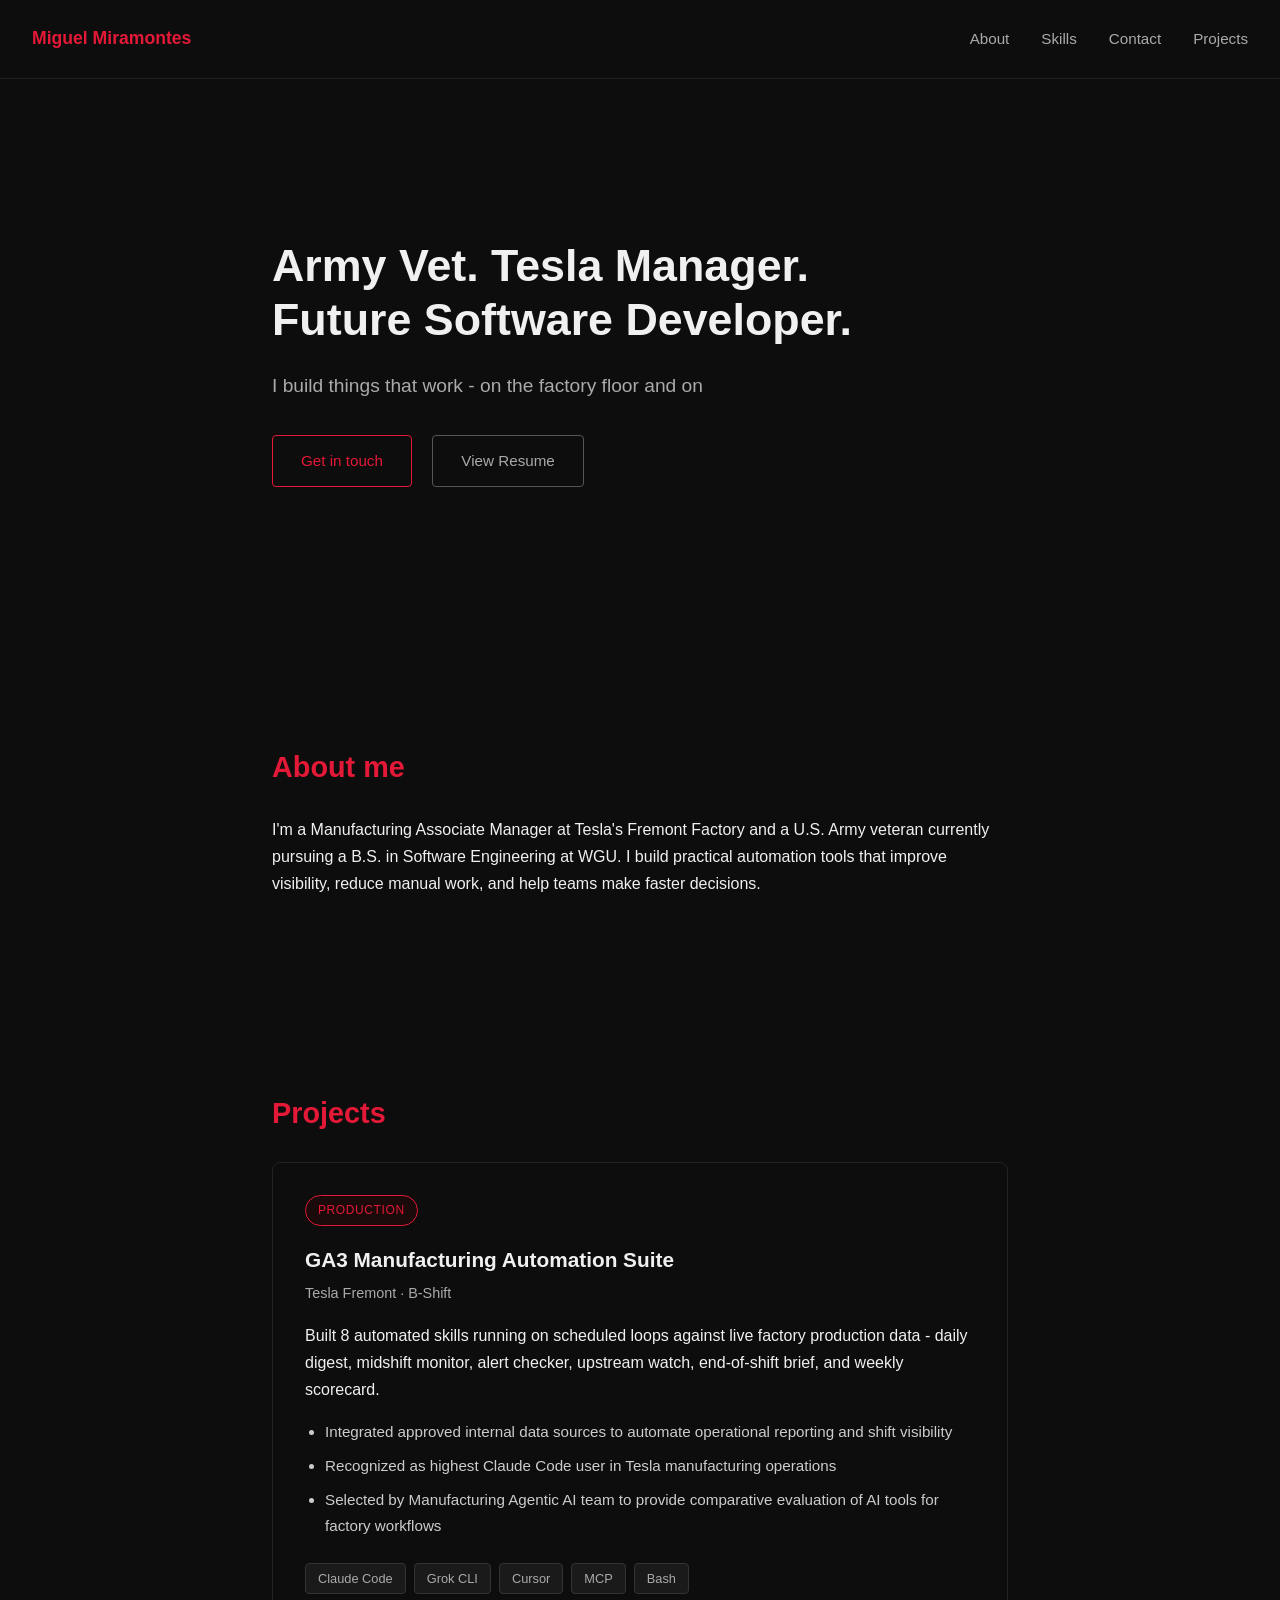
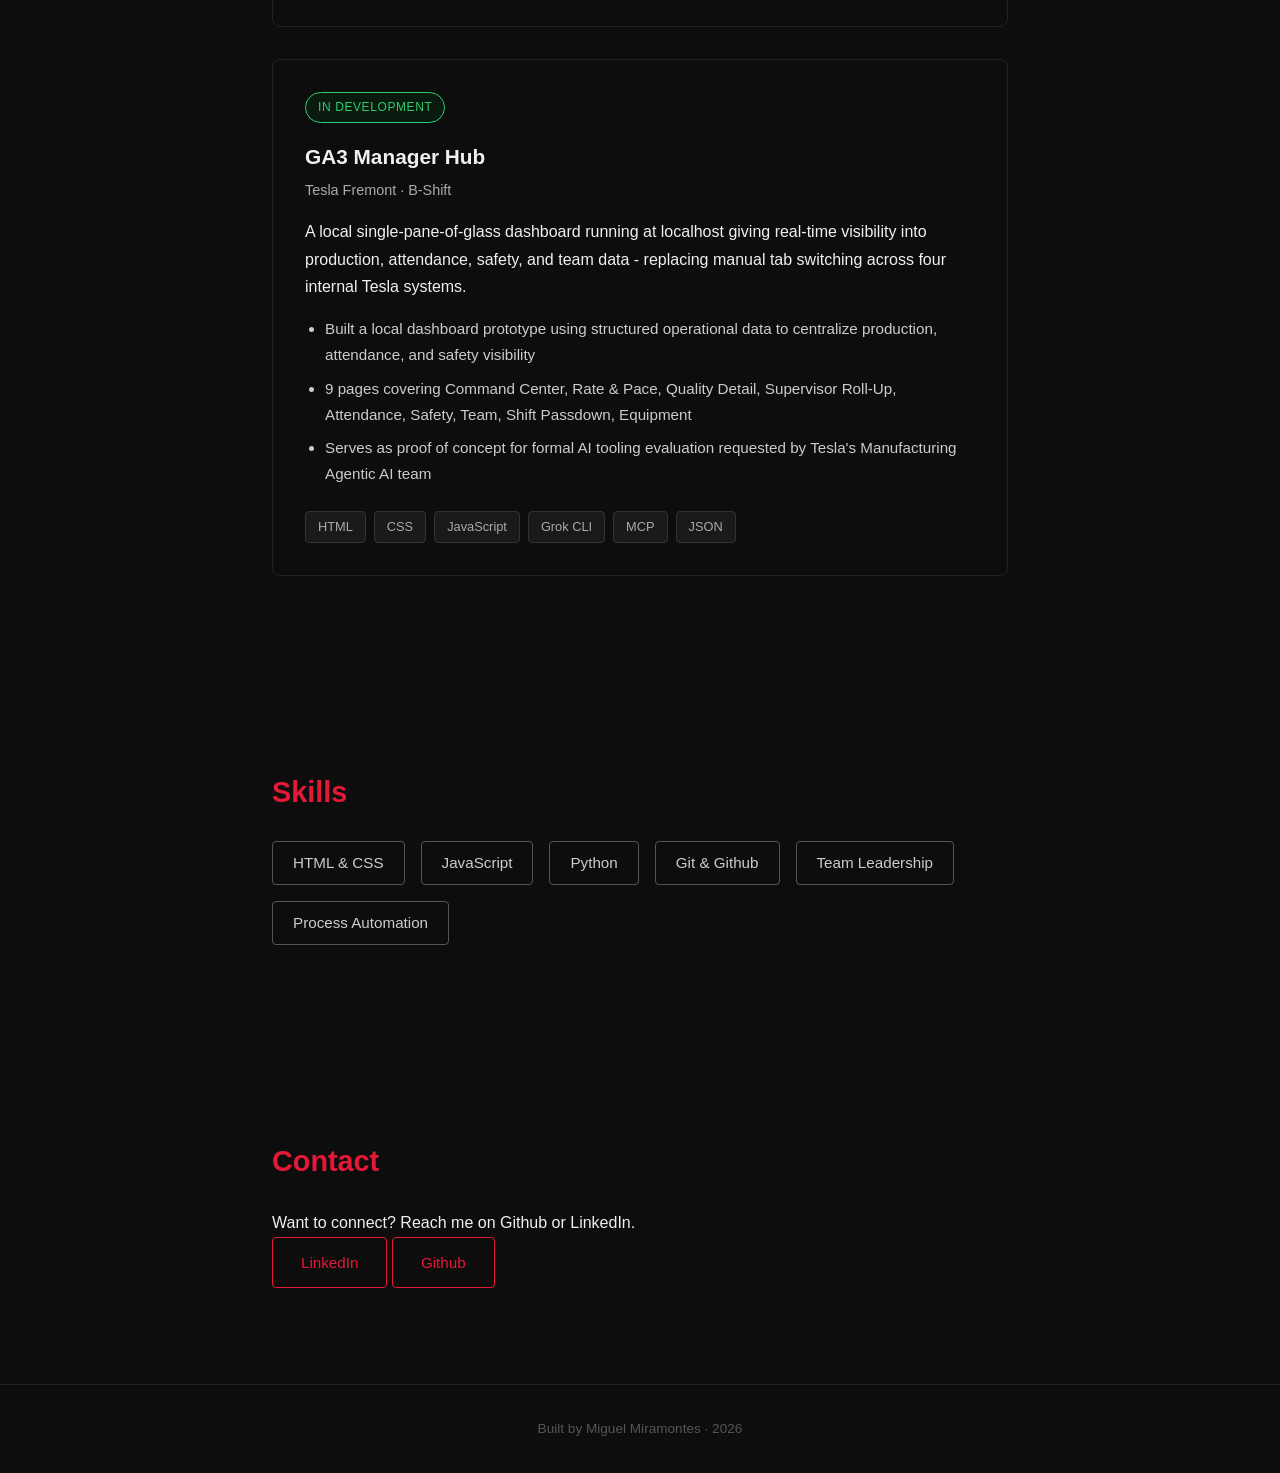
==== index.html @ de857ca8 "Added resume and resume button, minor edits on style.css" ====
<!DOCTYPE html>
<html lang="en">
 <head>
    <meta charset="utf-8">
    <meta name="viewport" content="width=device-width, initial-scale=1.0">
    <title>Miguel Miramontes - Portfolio</title>
    <link rel="stylesheet" href="style.css" />
 </head>
 <body>

    <header>
        <nav>
            <span class="logo">Miguel Miramontes</span>
            <ul>
                <li><a href="#about">About</a></li>
                <li><a href="#skills">Skills</a></li>
                <li><a href="#contact">Contact</a></li>
                <li><a href="#projects">Projects</a></li>
            </ul>
        </nav>
    </header>

    <section id="hero">
        <h1>Army Vet. Tesla Manager. <br>Future Software Developer.</h1>
        <p>I build things that work - on the factory floor and on the screen.</p>
        <a href="#contact" class="btn">Get in touch</a>
        <a href="resume.pdf" class="btn btn-secondary" target="_blank">View Resume</a>
    </section>

    <section id="about">
        <h2>About me</h2>
        <p>
            I'm a Manufacturing Associate Manager at Tesla's Fremont Factory and a U.S. Army veteran currently pursuing a B.S. in Software Engineering at WGU. I build practical automation tools that improve visibility, reduce manual work, and help teams make faster decisions.
        </p>
    </section>

    <section id="projects">
        <h2>Projects</h2>
        <div class="projects-grid">

            <div class="project-card">
                <div class="project-header">
                    <span class="project-tag">Production</span>
                </div>
                <h3>GA3 Manufacturing Automation Suite</h3>
                <p class="project-company">Tesla Fremont · B-Shift</p>
                <p>Built 8 automated skills running on scheduled loops against live factory production data - daily digest, midshift monitor, alert checker, upstream watch, end-of-shift brief, and weekly scorecard.</p>
                <ul class="project-details">
                    <li>Integrated approved internal data sources to automate operational reporting and shift visibility</li>
                    <li>Recognized as highest Claude Code user in Tesla manufacturing operations</li>
                    <li>Selected by Manufacturing Agentic AI team to provide comparative evaluation of AI tools for factory workflows</li>
                </ul>
                <div class="project-stack">
                    <span>Claude Code</span>
                    <span>Grok CLI</span>
                    <span>Cursor</span>
                    <span>MCP</span>
                    <span>Bash</span>
                </div>
            </div>

            <div class="project-card">
                <div class="project-header">
                    <span class="project-tag in-dev">In Development</span>
                </div>
                <h3>GA3 Manager Hub</h3>
                <p class="project-company">Tesla Fremont · B-Shift</p>
                <p>A local single-pane-of-glass dashboard running at localhost giving real-time visibility into production, attendance, safety, and team data - replacing manual tab switching across four internal Tesla systems.</p>
                <ul class="project-details">
                    <li>Built a local dashboard prototype using structured operational data to centralize production, attendance, and safety visibility</li>
                    <li>9 pages covering Command Center, Rate & Pace, Quality Detail, Supervisor Roll-Up, Attendance, Safety, Team, Shift Passdown, Equipment</li>
                    <li>Serves as proof of concept for formal AI tooling evaluation requested by Tesla's Manufacturing Agentic AI team</li>
                </ul>
                <div class="project-stack">
                    <span>HTML</span>
                    <span>CSS</span>
                    <span>JavaScript</span>
                    <span>Grok CLI</span>
                    <span>MCP</span>
                    <span>JSON</span>
                </div>

            </div>

        </div>
    </section>

    <section id="skills">
        <h2>Skills</h2>
        <ul class="skills-list">
            <li>HTML &amp; CSS</li>
            <li>JavaScript</li>
            <li>Python</li>
            <li>Git &amp; Github</li>
            <li>Team Leadership</li>
            <li>Process Automation</li>
        </ul>
    </section>

    <section id="contact">
        <h2>Contact</h2>
        <p>Want to connect? Reach me on Github or LinkedIn.</p>
        <a href="https://linkedin.com/in/miguel-miramontes-366155194" class="btn">LinkedIn</a>
        <a href="https://github.com/mmira11" class="btn">Github</a>
    </section>

    <footer>
        <p>Built by Miguel Miramontes · 2026</p>
    </footer>

    <script src="script.js"></script>
 </body>
</html>
---- style.css ----
/* -- Reset & Base -- */
* {
    margin: 0;
    padding: 0;
    box-sizing: border-box;
}

body {
    font-family: 'Segoe UI', sans-serif;
    background-color: #0d0d0d;
    color: #f0f0f0;
    line-height: 1.7;
}

a {
    color: inherit;
    text-decoration: none;
}

/* -- Nav -- */
nav {
    display: flex;
    justify-content: space-between;
    align-items: center;
    padding: 1.5rem 2rem;
    position: sticky;
    top: 0;
    background-color: #0d0d0d;
    border-bottom: 1px solid #222;
    z-index: 100;
}

.logo {
    font-weight: 700;
    font-size: 1.1rem;
    color: #e31937;
}

nav ul {
    list-style: none;
    display: flex;
    gap: 2rem;
}

nav ul a {
    font-size: 0.95rem;
    color: #aaa;
    transition: color 0.2s;
}

nav ul a:hover {
    color: #f0f0f0;
}

/* -- Section -- */
section {
    max-width: 800px;
    margin: 0 auto;
    padding: 6rem 2rem;
}

/* -- Hero -- */
#hero {
    padding-top: 10rem;
    padding-bottom: 10rem;
}

#hero h1 {
    font-size: 2.8rem;
    line-height: 1.2;
    margin-bottom: 1.5rem;
}

#hero p {
    font-size: 1.2rem;
    color: #aaa;
    margin-bottom: 2rem;
}

/* -- Headings -- */
h2 {
    font-size: 1.8rem;
    margin-bottom: 1.5rem;
    color: #e31937;
}

/* -- Button -- */
.btn {
    display: inline-block;
    padding: 0.75rem 1.75rem;
    border: 1px solid #e31937;
    color: #e31937;
    border-radius: 4px;
    font-size: 0.95rem;
    transition: background-color 0.2s, color 0.2s;
}

.btn:hover {
    background-color: #e31937;
    color: #fff;
}

/* -- Footer -- */
footer {
    text-align: center;
    padding: 2rem;
    font-size: 0.85rem;
    color: #555;
    border-top: 1px solid #222;
}

/* -- Fade in on scroll -- */
section {
    opacity: 0;
    transform: translateY(20px);
    transition: opacity 0.6s ease, transform 0.6s ease;
}

section.visible {
    opacity: 1;
    transform: translateY(0);
}

/* -- Skills -- */
#skills ul {
    list-style: none !important;
    display: flex;
    flex-wrap: wrap;
    gap: 1rem;
    padding: 0;
}

#skills ul li {
    list-style: none !important;
    padding: 0.5rem 1.25rem;
    border: 1px solid #555;
    border-radius: 4px;
    font-size: 0.95rem;
    color: #ccc;
}

/* -- Projects -- */
.projects-grid {
    display: grid;
    grid-template-columns: 1fr;
    gap: 2rem;
}

.project-card {
    border: 1px solid #222;
    border-radius: 8px;
    padding: 2rem;
    transition: border-color 0.2s;
}

.project-card:hover {
    border-color: #e31937;
}

.project-header {
    margin-bottom: 1rem;
}

.project-tag {
    font-size: 0.75rem;
    padding: 0.25rem 0.75rem;
    border-radius: 20px;
    background-color: #1a0a0a;
    color: #e31937;
    border: 1px solid #e31937;
    text-transform: uppercase;
    letter-spacing: 0.05em;
    display: inline-block;
}

.project-card h3 {
    font-size: 1.3rem;
    font-weight: 600;
    margin-bottom: 0.25rem;
    color: #f0f0f0;
}

.project-company {
    font-size: 0.9rem;
    color: #aaa;
    margin-bottom: 1rem;
}

.project-details {
    margin: 1rem 0;
    padding-left: 1.25rem;
}

.project-details li {
    font-size: 0.95rem;
    color: #ccc;
    margin-bottom: 0.5rem;
}

.project-stack {
    display: flex;
    flex-wrap: wrap;
    gap: 0.5rem;
    margin-top: 1.5rem;
}

.project-stack span {
    font-size: 0.8rem;
    padding: 0.25rem 0.75rem;
    border-radius: 4px;
    background-color: #1a1a1a;
    color: #aaa;
    border: 1px solid #333;
    display: inline-block;
}

.project-tag.in-dev {
    background-color: #0a1a0f !important;
    color: #2ecc71 !important;
    border: 1px solid #2ecc71 !important;
}

/* -- Mobile -- */
@media (max-width: 600px) {
    nav {
        flex-direction: column;
        gap: 1rem;
        padding: 1rem;
    }

    nav ul {
        gap: 1rem;
        flex-wrap: wrap;
        justify-content: center;
    }

    #hero {
        padding-top: 6rem;
        padding-bottom: 6rem;
    }

    #hero h1 {
        font-size: 2rem;
    }

    section {
        padding: 1.25rem;
    }

    .btn {
        display: block;
        text-align: center;
        margin-bottom: 0.75rem;
    }
}

/* -- Secondary button -- */
.btn-secondary {
    border-color: #555;
    color: #aaa;
    margin-left: 1rem;
}

.btn-secondary:hover {
    background-color: #555;
    color: #fff;
}
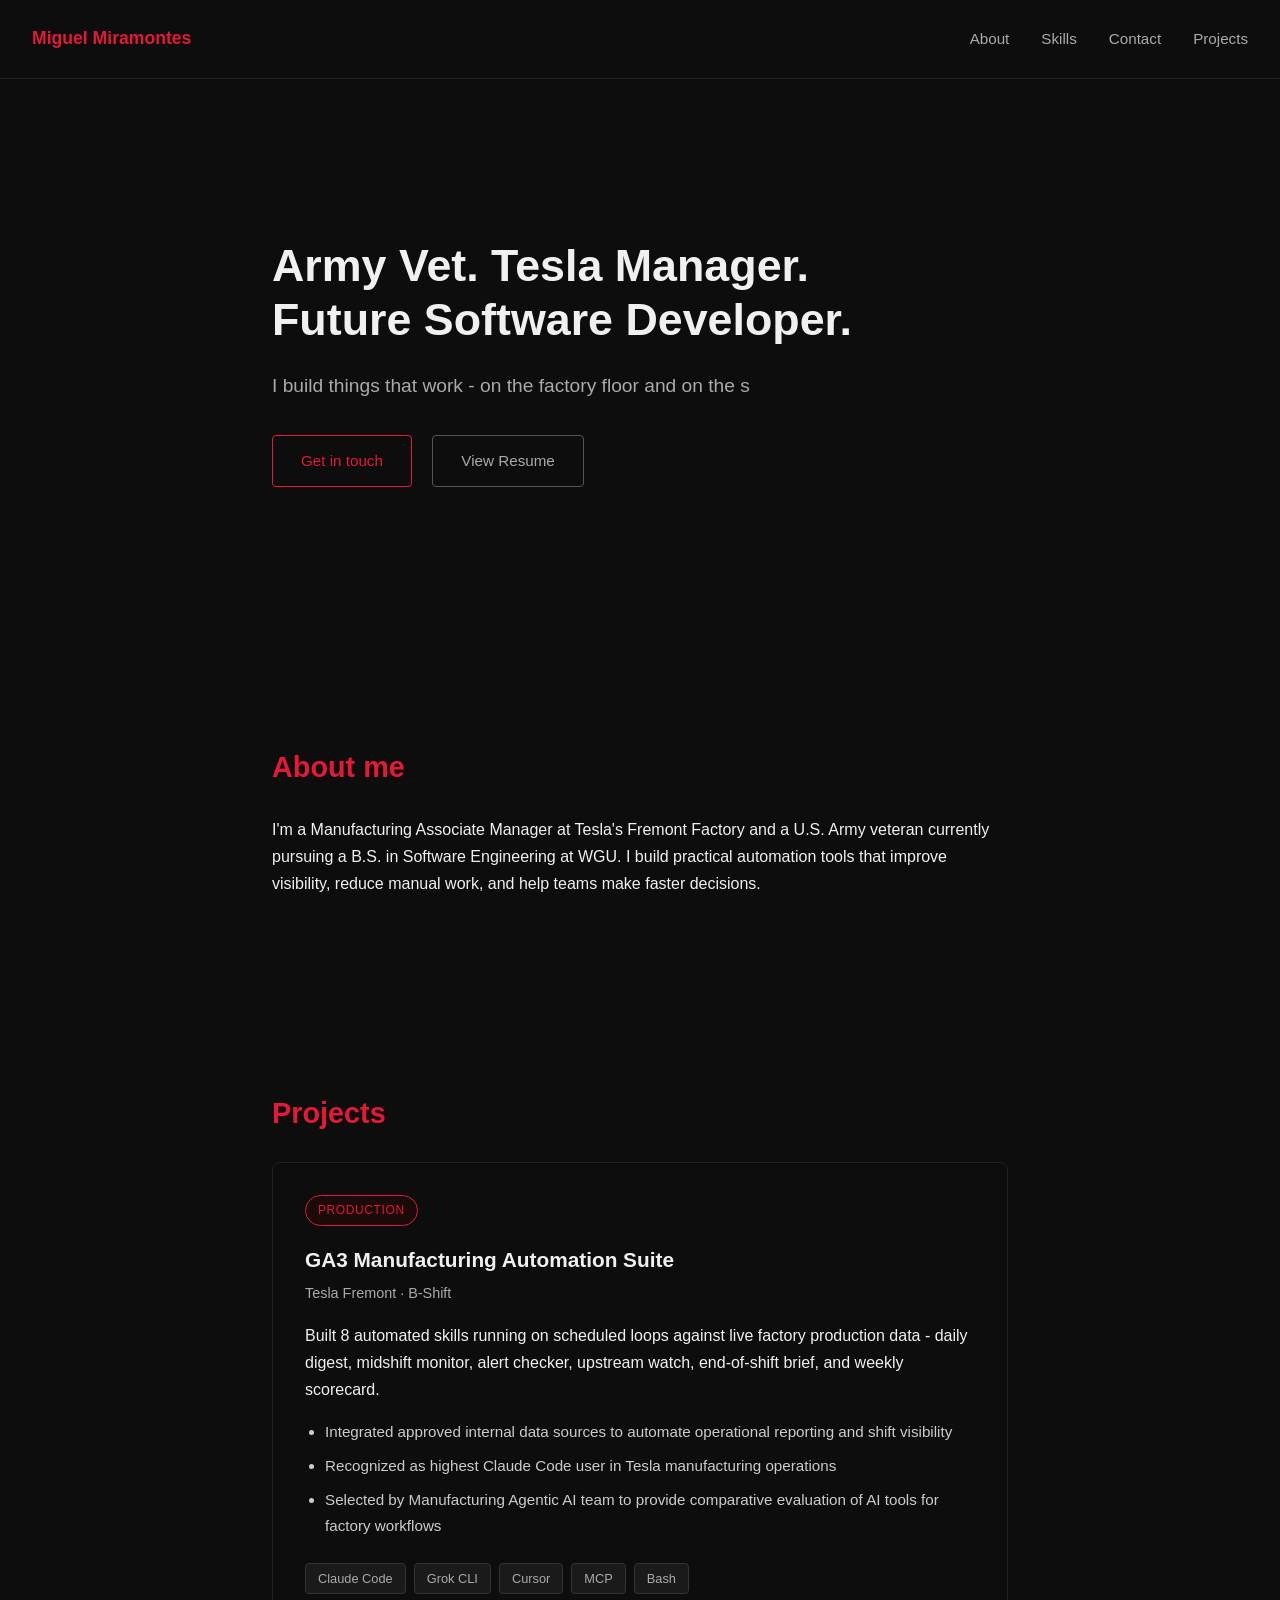
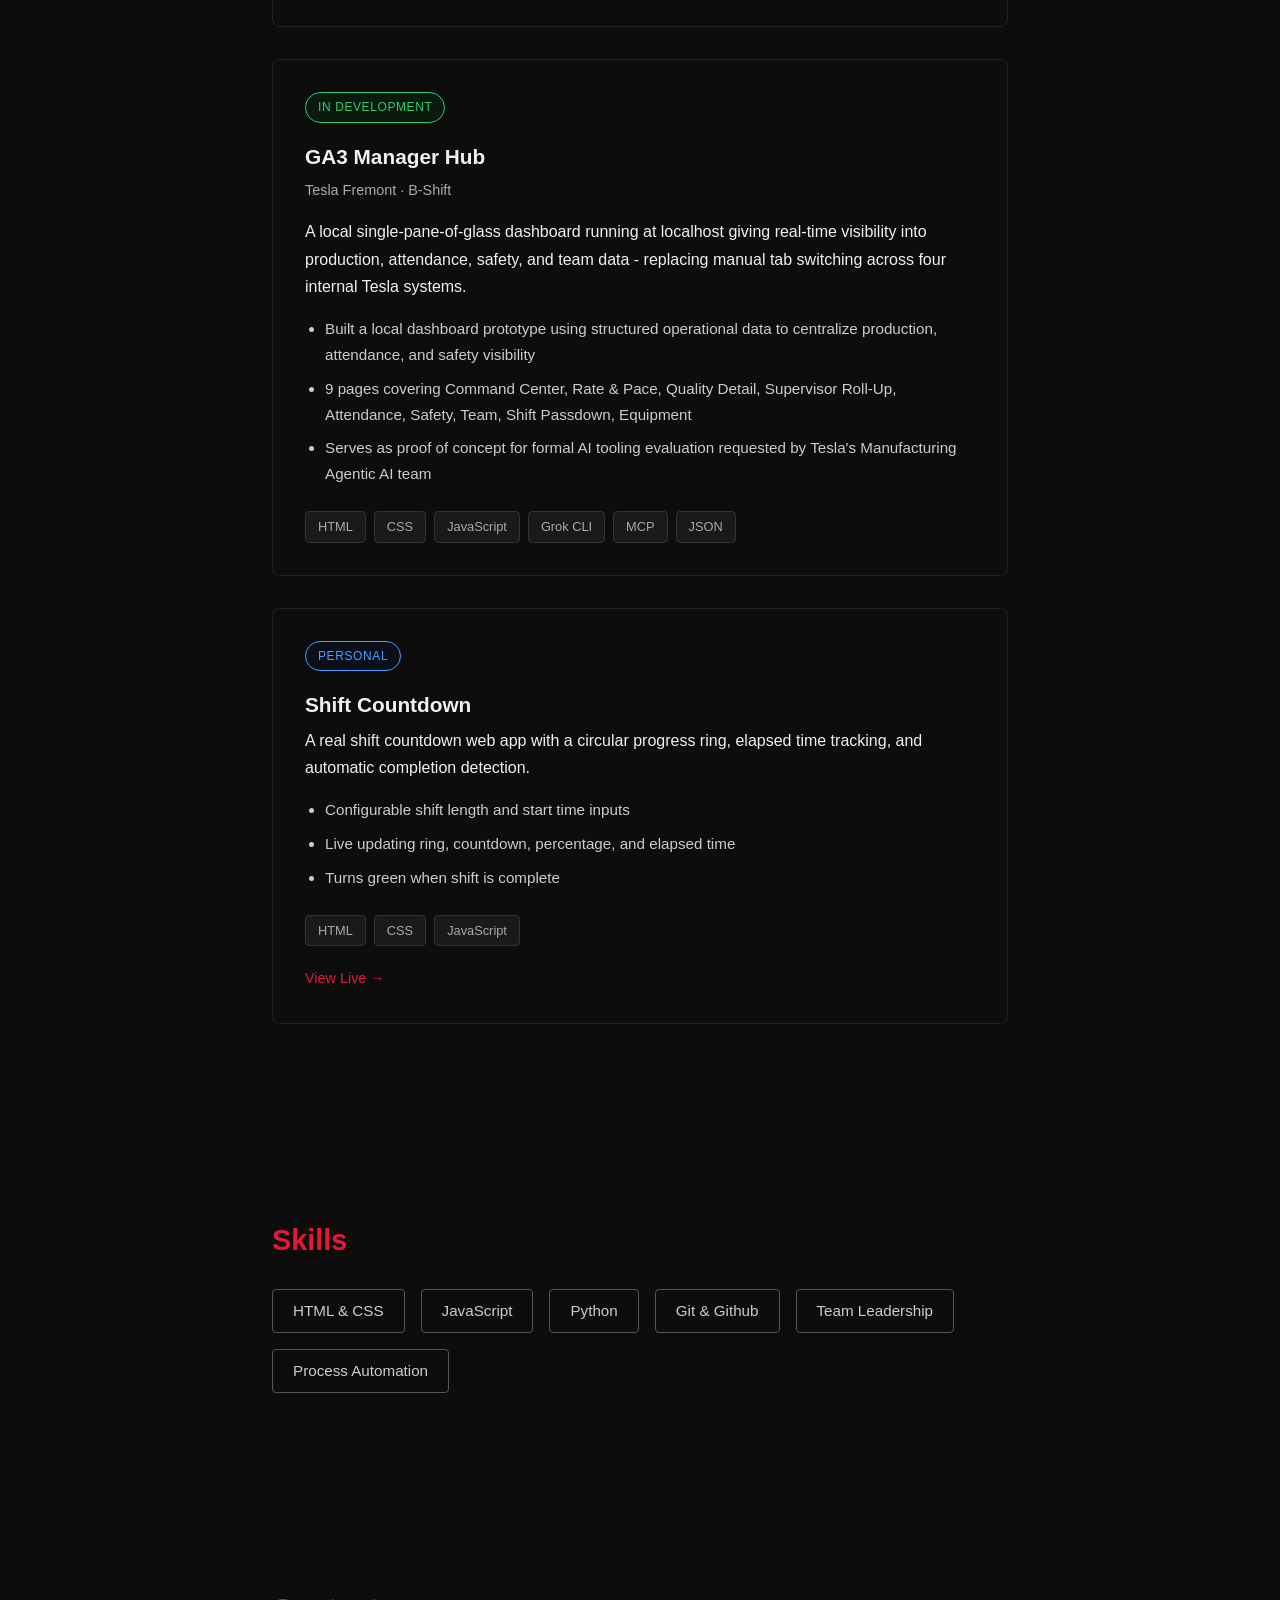
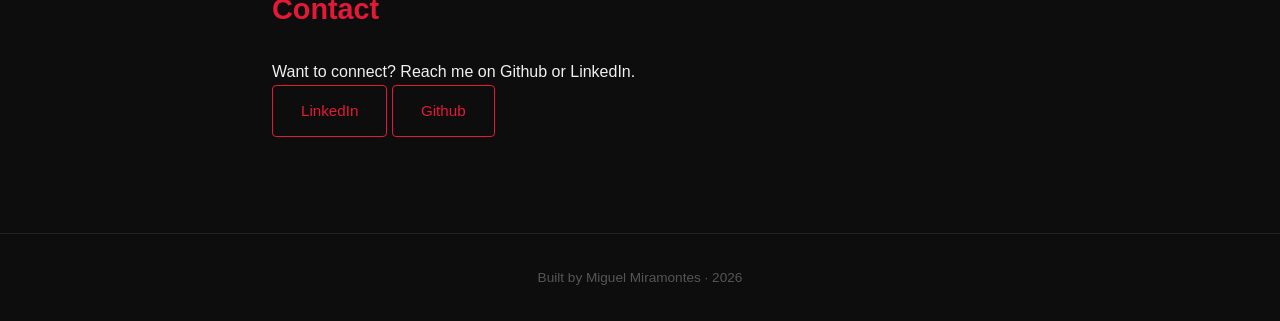
==== commit 1b6d2bae: "Added shift-timer to projects" ====
--- a/index.html
+++ b/index.html
@@ -82,6 +82,25 @@
 
             </div>
 
+            <div class="project-card">
+                <div class="project-header">
+                    <span class="project-tag personal">Personal</span>
+                </div>
+                <h3>Shift Countdown</h3>
+                <p>A real shift countdown web app with a circular progress ring, elapsed time tracking, and automatic completion detection.</p>
+                <ul class="project-details">
+                    <li>Configurable shift length and start time inputs</li>
+                    <li>Live updating ring, countdown, percentage, and elapsed time</li>
+                    <li>Turns green when shift is complete</li>
+                </ul>
+                <div class="project-stack">
+                    <span>HTML</span>
+                    <span>CSS</span>
+                    <span>JavaScript</span>
+                </div>
+                <a href="https://mmira11.github.io/shift-timer" class="project-link" target="_blank">View Live →</a>
+            </div>
+
         </div>
     </section>
 
--- a/style.css
+++ b/style.css
@@ -248,7 +248,7 @@
     }
 
     .btn {
-        display: block;
+        display: inline-block;
         text-align: center;
         margin-bottom: 0.75rem;
     }
@@ -264,4 +264,22 @@
 .btn-secondary:hover {
     background-color: #555;
     color: #fff;
+}
+
+.project-link {
+    display: inline-block;
+    margin-top: 1.25rem;
+    font-size: 0.9rem;
+    color: #e31937;
+    transition: color 0.2s;
+}
+
+.project-link:hover {
+    color: #fff;
+}
+
+.project-tag.personal {
+    background-color: #0a0f1a;
+    color: #4a9eff;
+    border: 1px solid #4a9eff;
 }
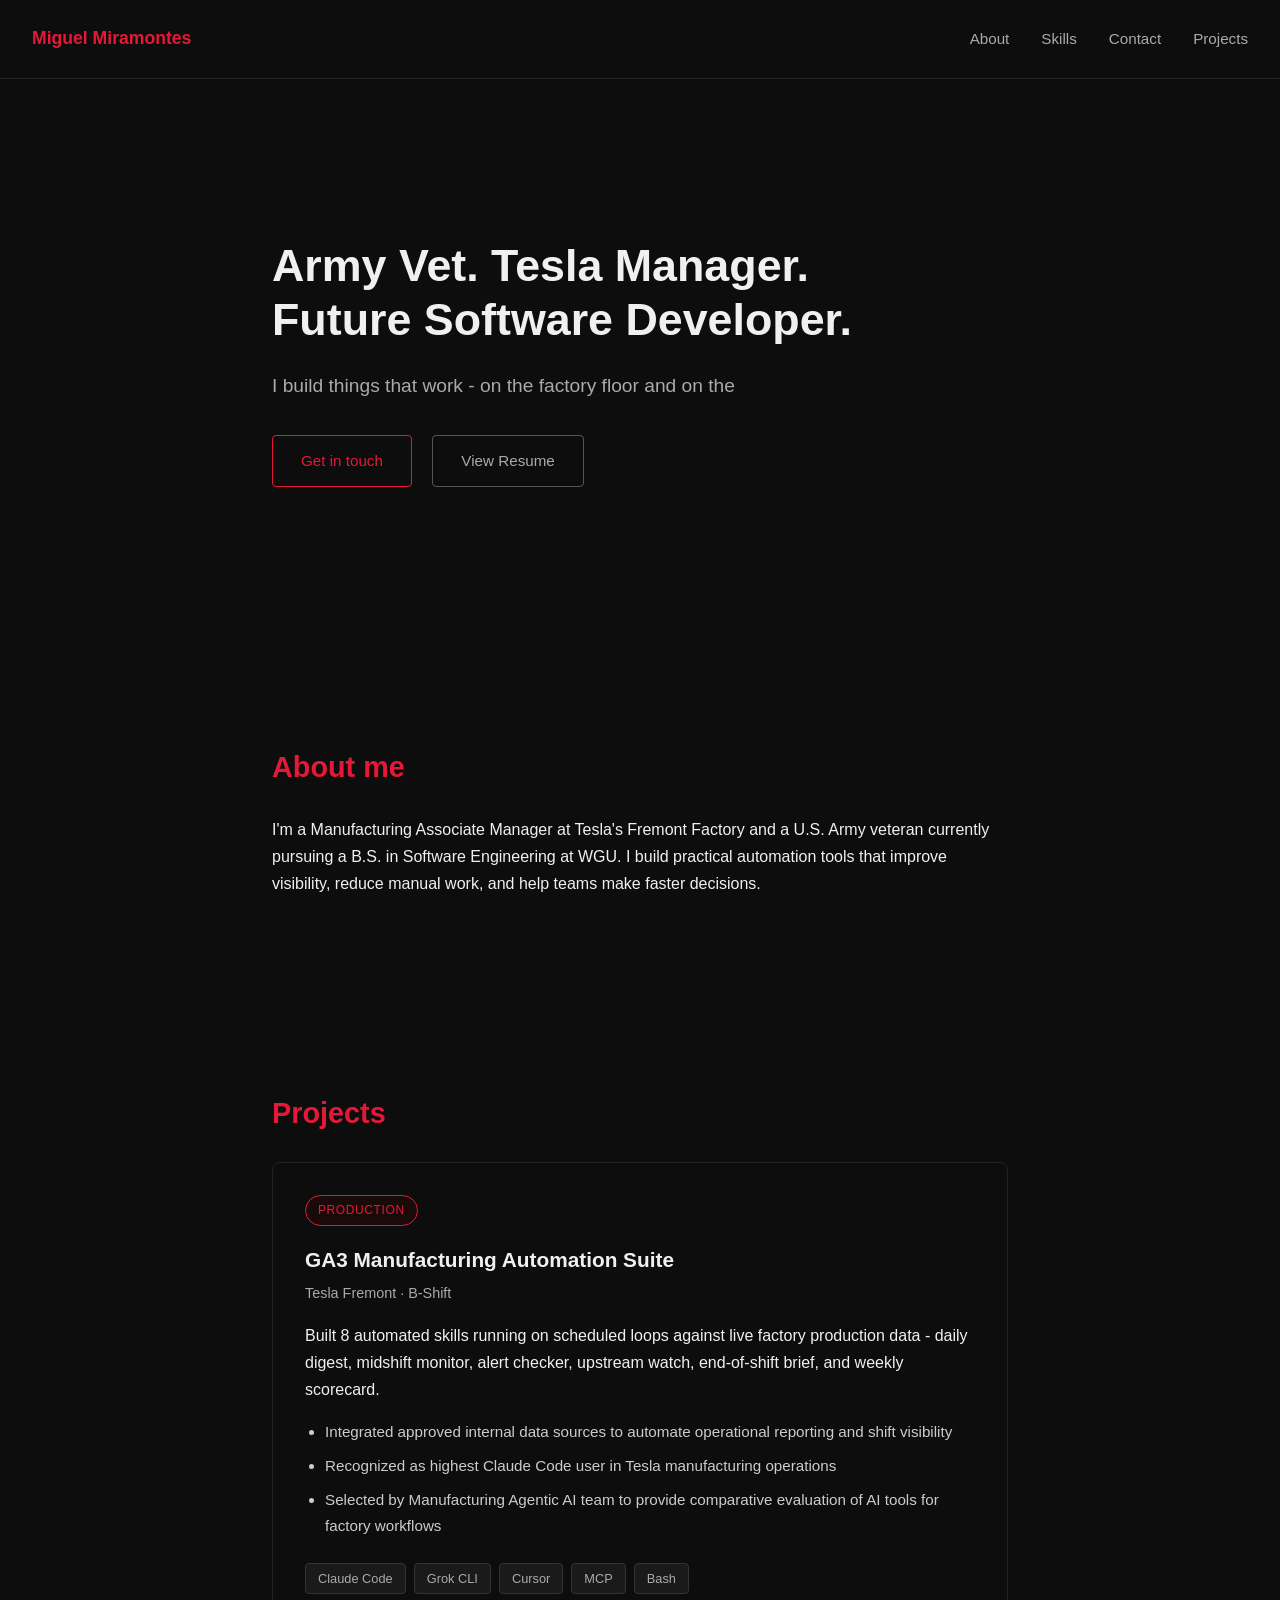
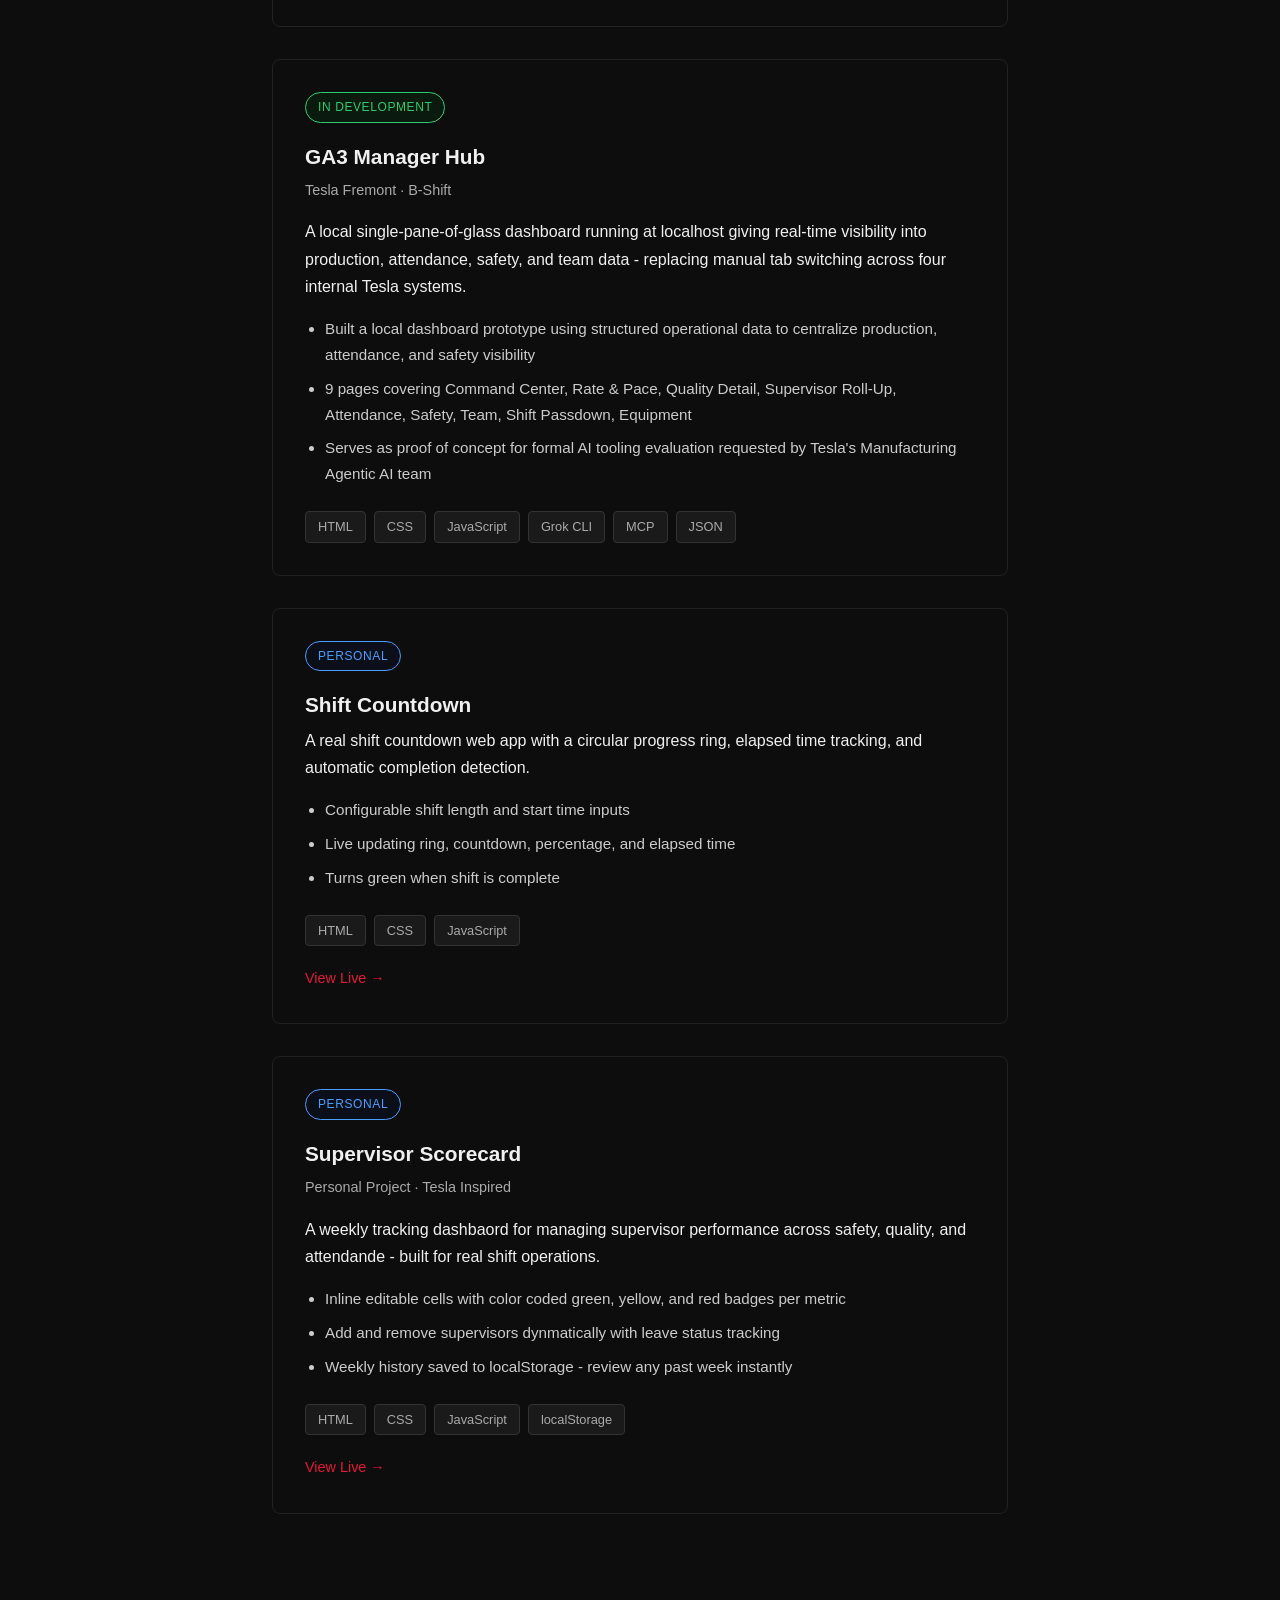
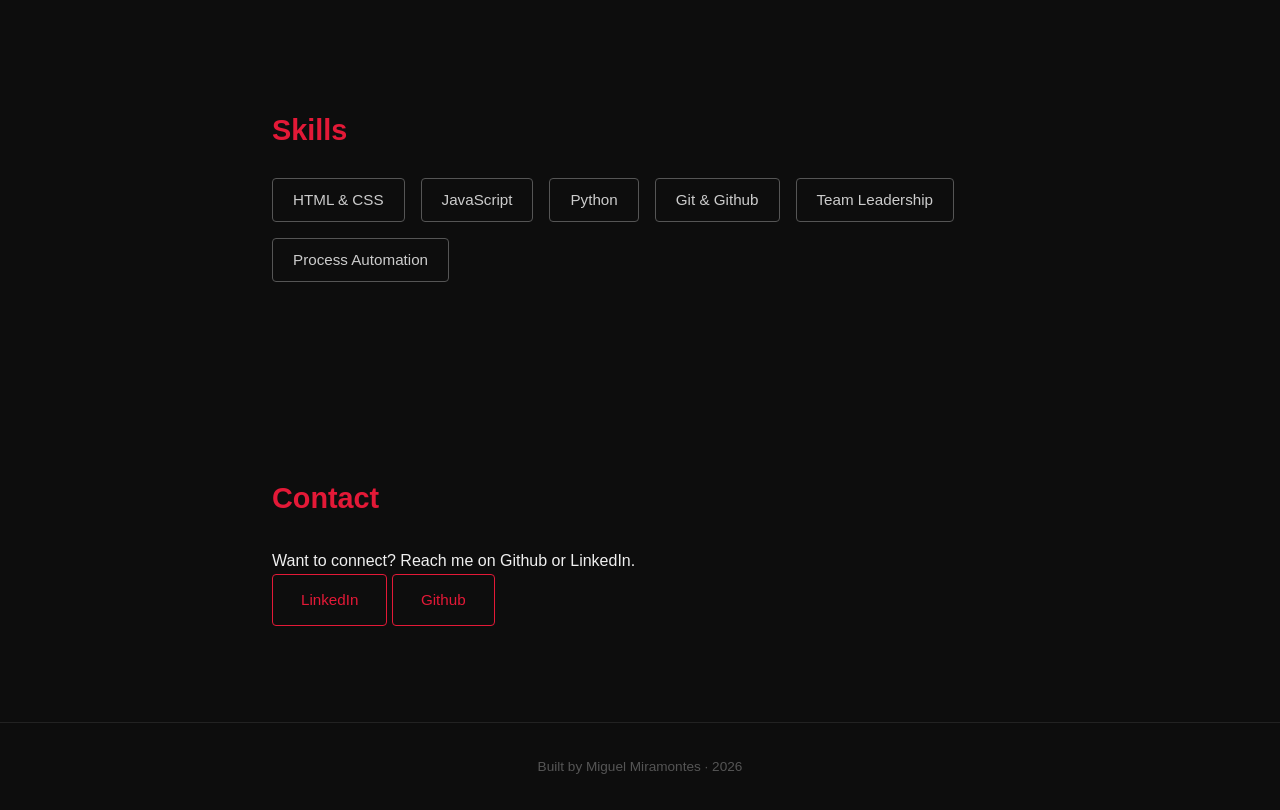
==== commit ffe24524: "Added supervisor scorecard to project personal" ====
--- a/index.html
+++ b/index.html
@@ -101,6 +101,27 @@
                 <a href="https://mmira11.github.io/shift-timer" class="project-link" target="_blank">View Live →</a>
             </div>
 
+            <div class="project-card">
+                <div class="project-header">
+                    <span class="project-tag personal">Personal</span>
+                </div>
+                <h3>Supervisor Scorecard</h3>
+                <p class="project-company">Personal Project · Tesla Inspired</p>
+                <p>A weekly tracking dashbaord for managing supervisor performance across safety, quality, and attendande - built for real shift operations.</p>
+                <ul class="project-details">
+                    <li>Inline editable cells with color coded green, yellow, and red badges per metric</li>
+                    <li>Add and remove supervisors dynmatically with leave status tracking</li>
+                    <li>Weekly history saved to localStorage - review any past week instantly</li>
+                </ul>
+                <div class="project-stack">
+                    <span>HTML</span>
+                    <span>CSS</span>
+                    <span>JavaScript</span>
+                    <span>localStorage</span>
+                </div>
+                <a href="https://mmira11.github.io/supervisor-scorecard" class="project-link" target="_blank">View Live →</a>
+            </div>
+
         </div>
     </section>
 
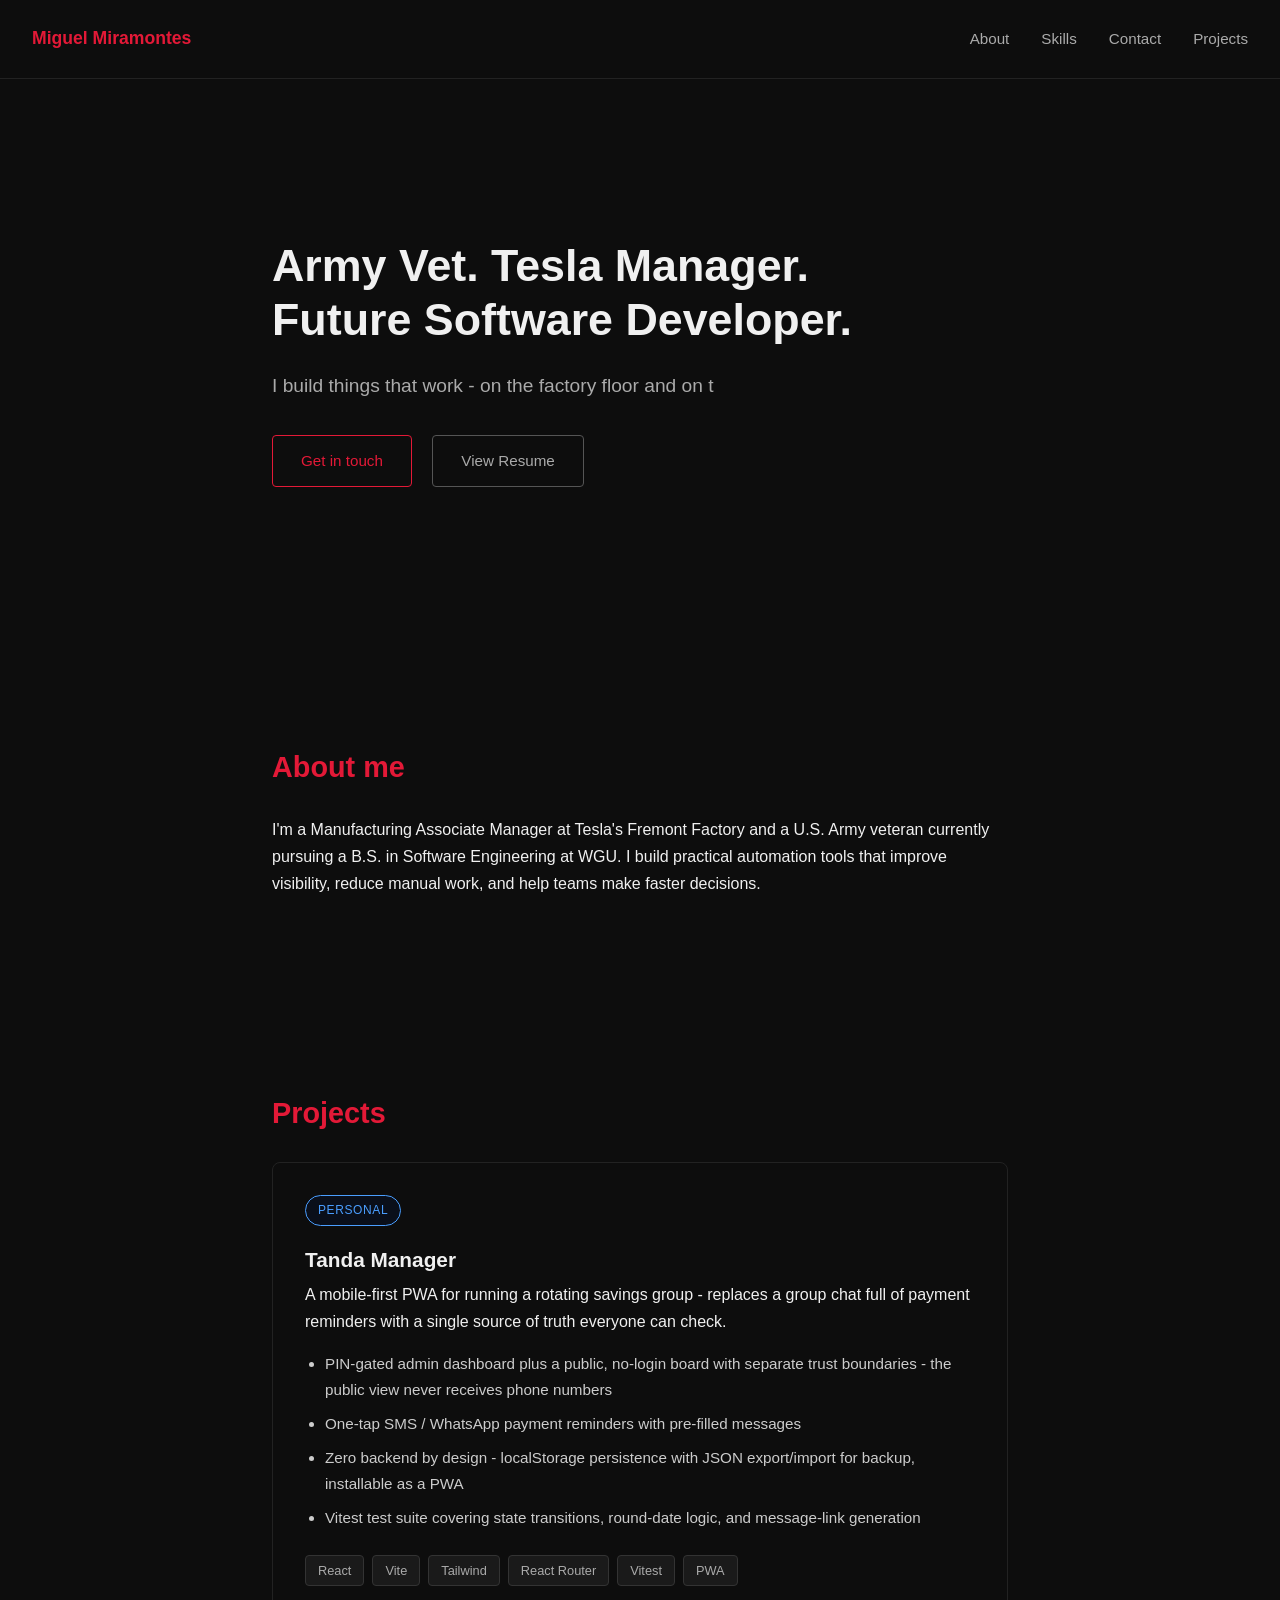
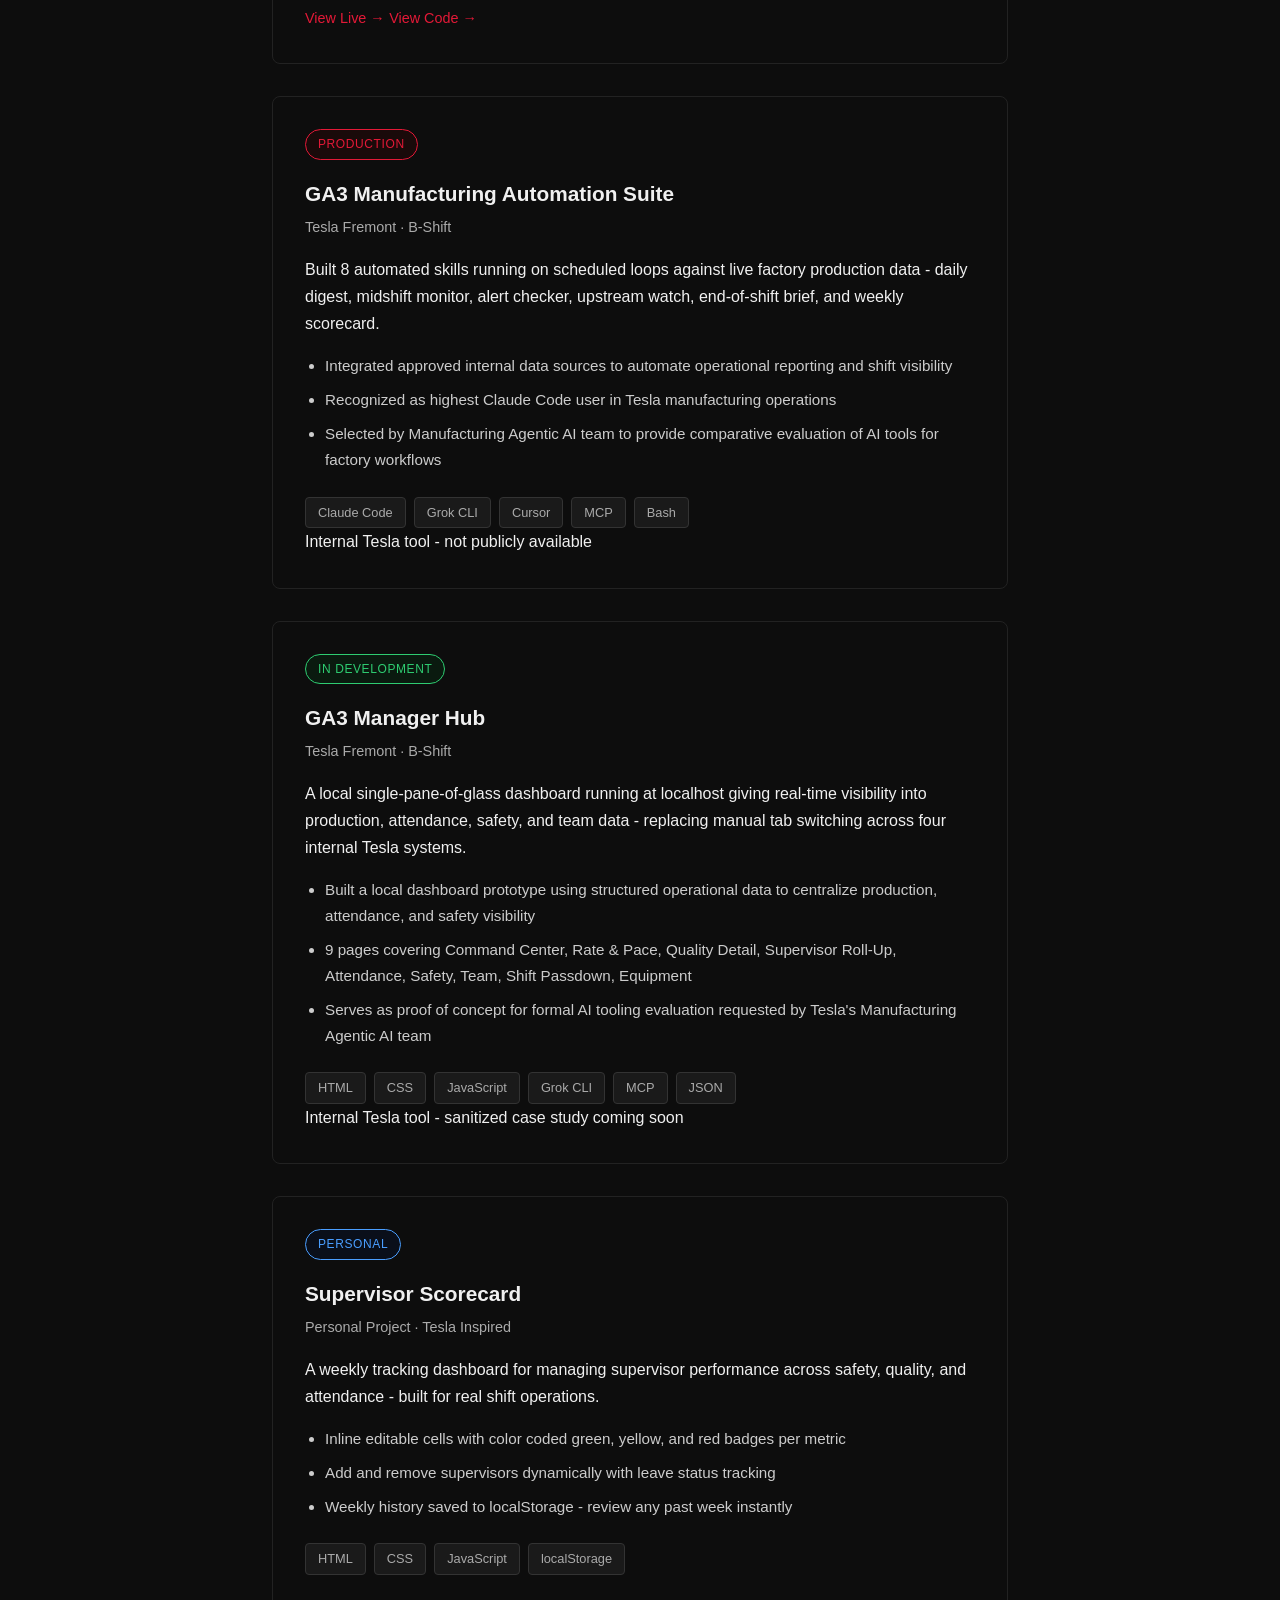
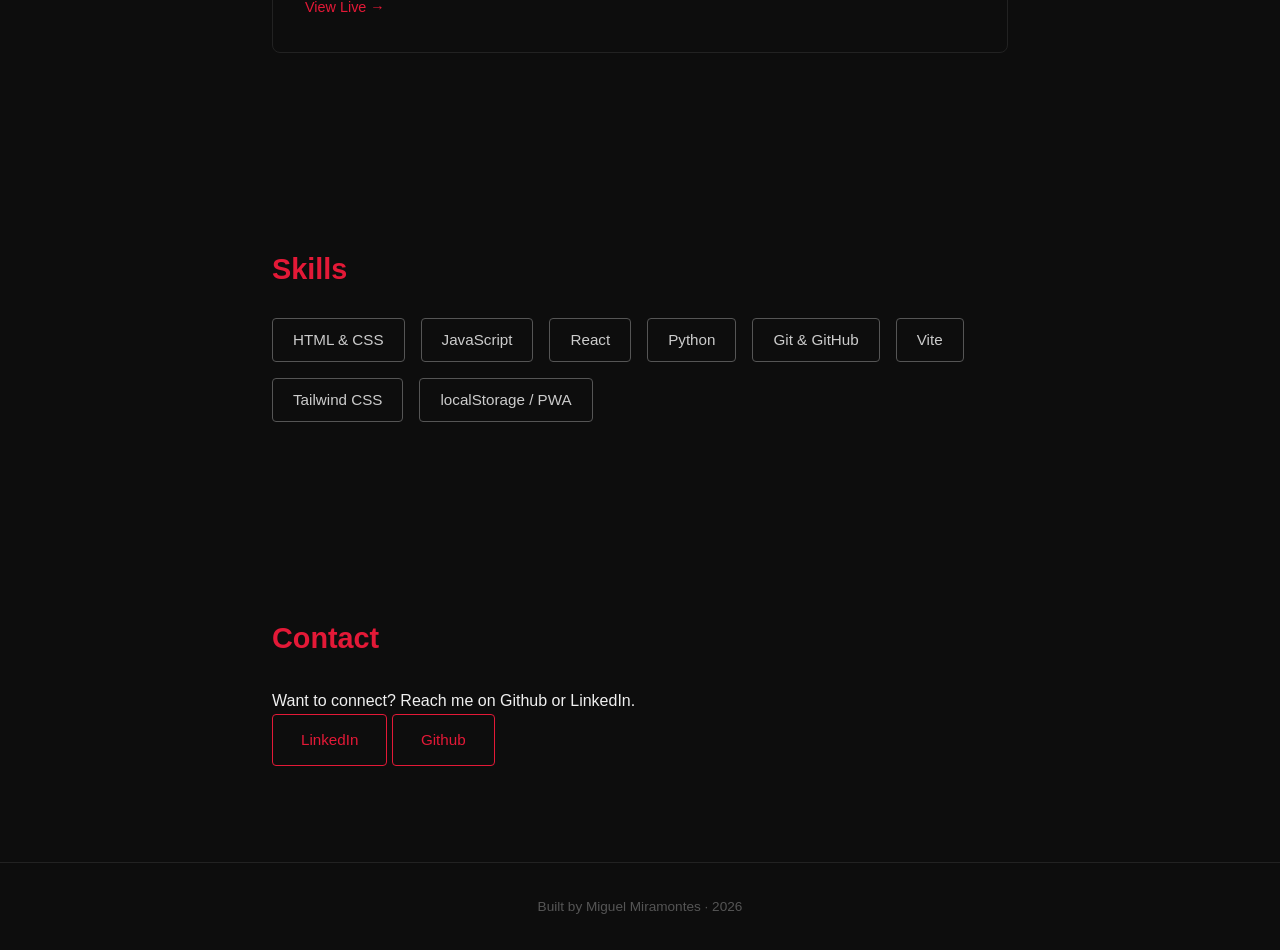
==== commit cacddabf: "Added Tanda to projects and GA3 build" ====
--- a/index.html
+++ b/index.html
@@ -40,6 +40,30 @@
 
             <div class="project-card">
                 <div class="project-header">
+                    <span class="project-tag personal">Personal</span>
+                </div>
+                <h3>Tanda Manager</h3>
+                <p>A mobile-first PWA for running a rotating savings group - replaces a group chat full of payment reminders with a single source of truth everyone can check.</p>
+                <ul class="project-details">
+                    <li>PIN-gated admin dashboard plus a public, no-login board with separate trust boundaries - the public view never receives phone numbers</li>
+                    <li>One-tap SMS / WhatsApp payment reminders with pre-filled messages</li>
+                    <li>Zero backend by design - localStorage persistence with JSON export/import for backup, installable as a PWA</li>
+                    <li>Vitest test suite covering state transitions, round-date logic, and message-link generation</li>
+                </ul>
+                <div class="project-stack">
+                    <span>React</span>
+                    <span>Vite</span>
+                    <span>Tailwind</span>
+                    <span>React Router</span>
+                    <span>Vitest</span>
+                    <span>PWA</span>
+                </div>
+                <a href="https://mmira11.github.io/tanda-manager" class="project-link" target="_blank">View Live →</a>
+                <a href="https://github.com/mmira11/tanda-manager" class="project-link" target="_blank">View Code →</a>
+            </div>
+
+            <div class="project-card">
+                <div class="project-header">
                     <span class="project-tag">Production</span>
                 </div>
                 <h3>GA3 Manufacturing Automation Suite</h3>
@@ -57,6 +81,7 @@
                     <span>MCP</span>
                     <span>Bash</span>
                 </div>
+                <p class="project-note">Internal Tesla tool - not publicly available</p>
             </div>
 
             <div class="project-card">
@@ -79,26 +104,7 @@
                     <span>MCP</span>
                     <span>JSON</span>
                 </div>
-
-            </div>
-
-            <div class="project-card">
-                <div class="project-header">
-                    <span class="project-tag personal">Personal</span>
-                </div>
-                <h3>Shift Countdown</h3>
-                <p>A real shift countdown web app with a circular progress ring, elapsed time tracking, and automatic completion detection.</p>
-                <ul class="project-details">
-                    <li>Configurable shift length and start time inputs</li>
-                    <li>Live updating ring, countdown, percentage, and elapsed time</li>
-                    <li>Turns green when shift is complete</li>
-                </ul>
-                <div class="project-stack">
-                    <span>HTML</span>
-                    <span>CSS</span>
-                    <span>JavaScript</span>
-                </div>
-                <a href="https://mmira11.github.io/shift-timer" class="project-link" target="_blank">View Live →</a>
+                <p class="project-note">Internal Tesla tool - sanitized case study coming soon</p>
             </div>
 
             <div class="project-card">
@@ -107,10 +113,10 @@
                 </div>
                 <h3>Supervisor Scorecard</h3>
                 <p class="project-company">Personal Project · Tesla Inspired</p>
-                <p>A weekly tracking dashbaord for managing supervisor performance across safety, quality, and attendande - built for real shift operations.</p>
+                <p>A weekly tracking dashboard for managing supervisor performance across safety, quality, and attendance - built for real shift operations.</p>
                 <ul class="project-details">
                     <li>Inline editable cells with color coded green, yellow, and red badges per metric</li>
-                    <li>Add and remove supervisors dynmatically with leave status tracking</li>
+                    <li>Add and remove supervisors dynamically with leave status tracking</li>
                     <li>Weekly history saved to localStorage - review any past week instantly</li>
                 </ul>
                 <div class="project-stack">
@@ -130,10 +136,12 @@
         <ul class="skills-list">
             <li>HTML &amp; CSS</li>
             <li>JavaScript</li>
+            <li>React</li>
             <li>Python</li>
-            <li>Git &amp; Github</li>
-            <li>Team Leadership</li>
-            <li>Process Automation</li>
+            <li>Git &amp; GitHub</li>
+            <li>Vite</li>
+            <li>Tailwind CSS</li>
+            <li>localStorage / PWA</li>
         </ul>
     </section>
 
@@ -150,4 +158,4 @@
 
     <script src="script.js"></script>
  </body>
-</html>+</html>
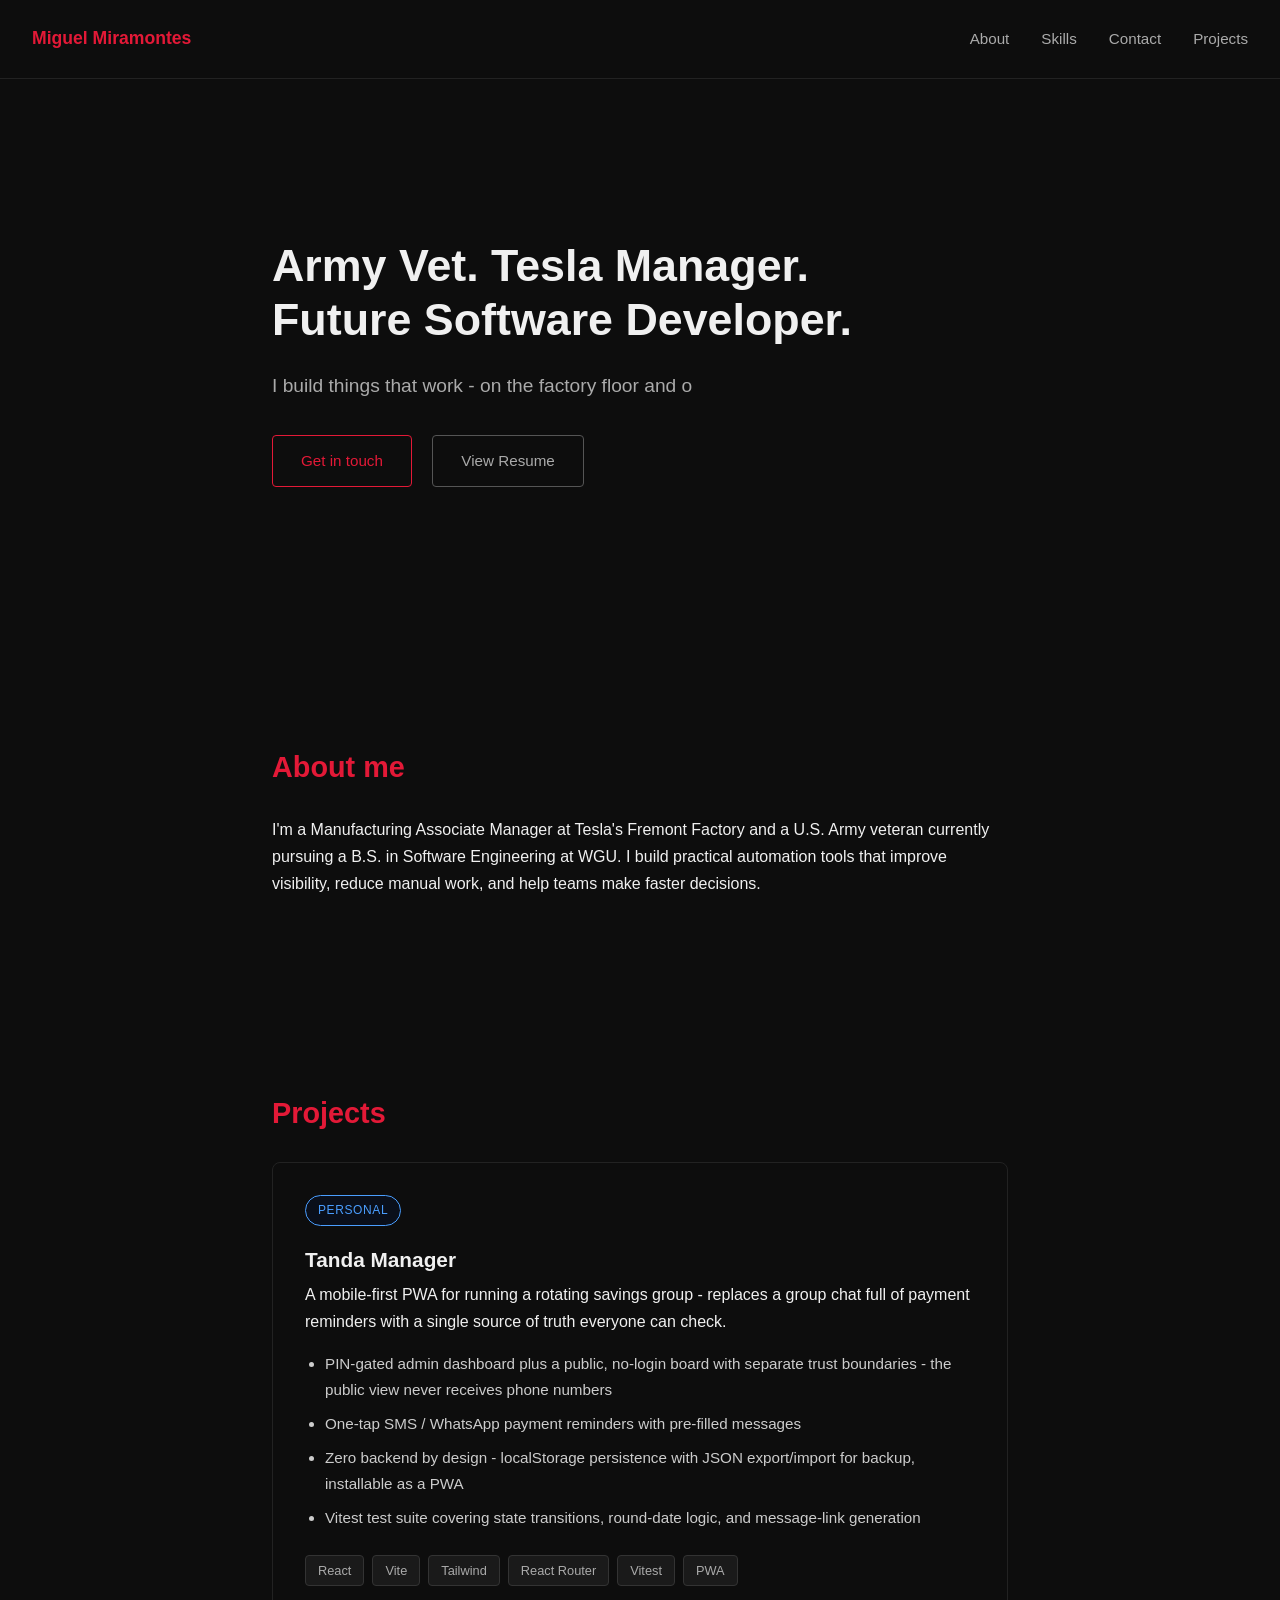
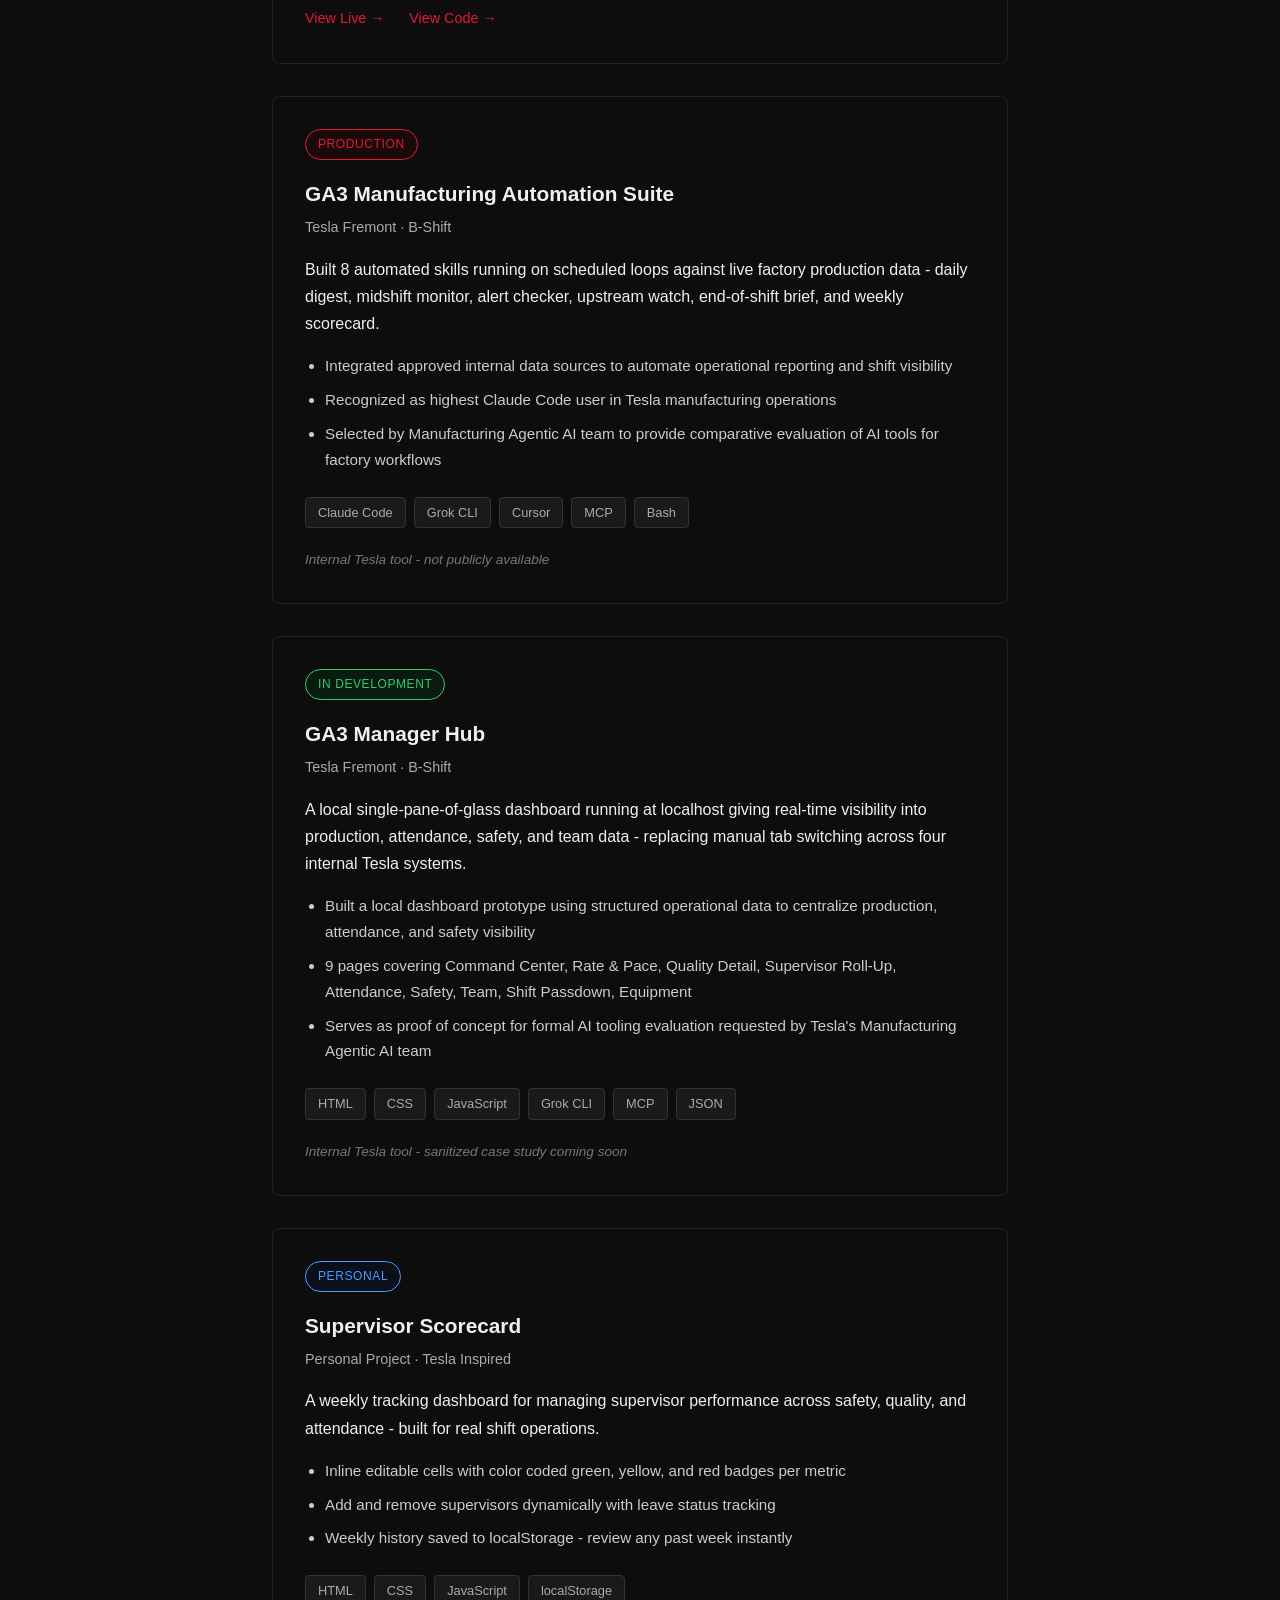
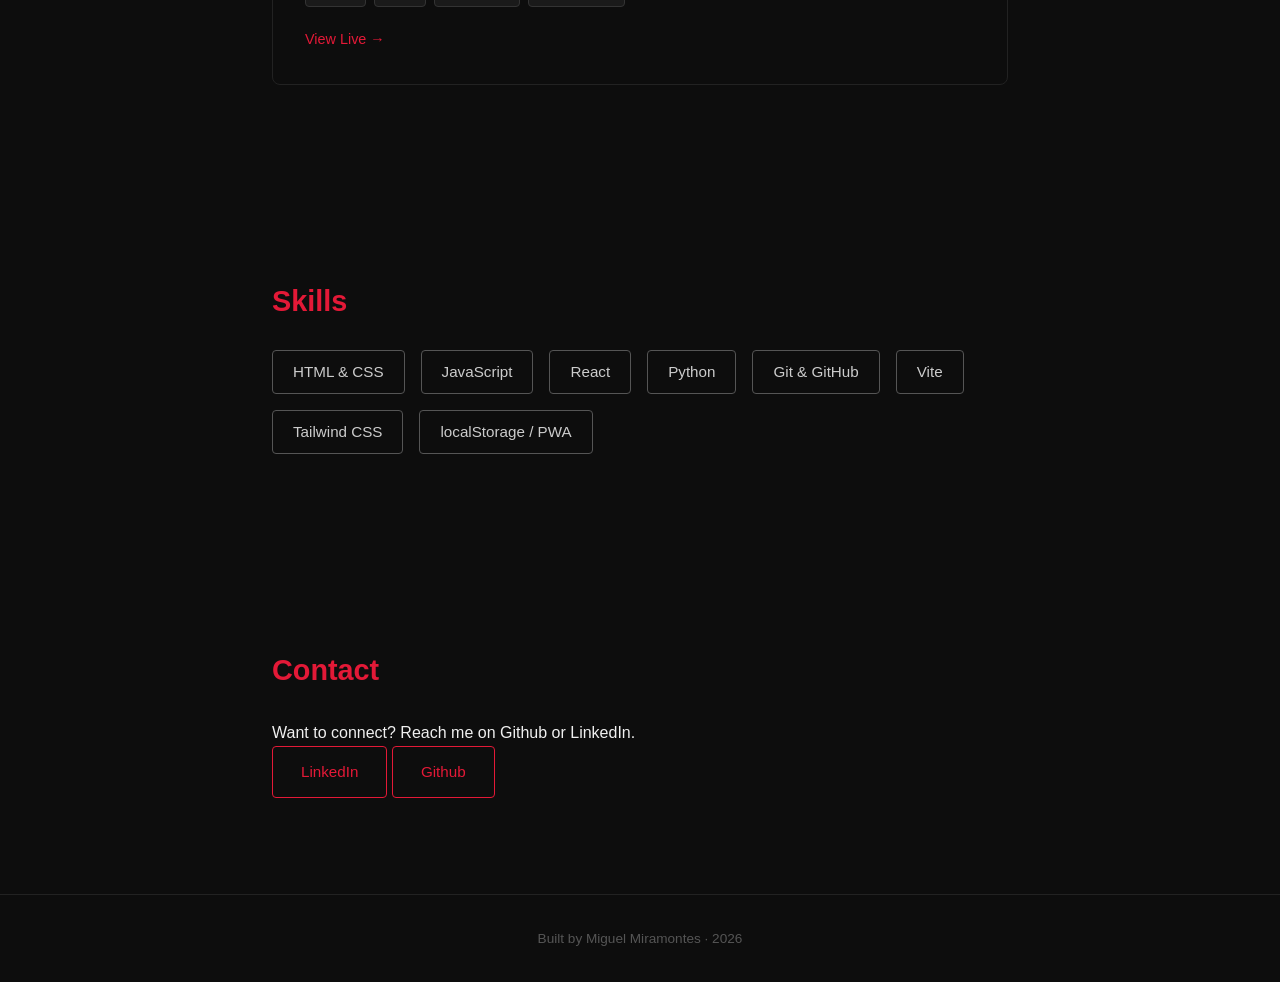
==== commit 7d1ef128: "Updated style sheet, added internal project note" ====
--- a/index.html
+++ b/index.html
@@ -158,4 +158,4 @@
 
     <script src="script.js"></script>
  </body>
-</html>
+</html>
--- a/style.css
+++ b/style.css
@@ -269,6 +269,7 @@
 .project-link {
     display: inline-block;
     margin-top: 1.25rem;
+    margin-right: 1.25rem;
     font-size: 0.9rem;
     color: #e31937;
     transition: color 0.2s;
@@ -282,4 +283,12 @@
     background-color: #0a0f1a;
     color: #4a9eff;
     border: 1px solid #4a9eff;
-}+}
+
+/* -- Internal-project note -- */
+.project-note {
+    margin-top: 1.25rem;
+    font-size: 0.85rem;
+    font-style: italic;
+    color: #777;
+}
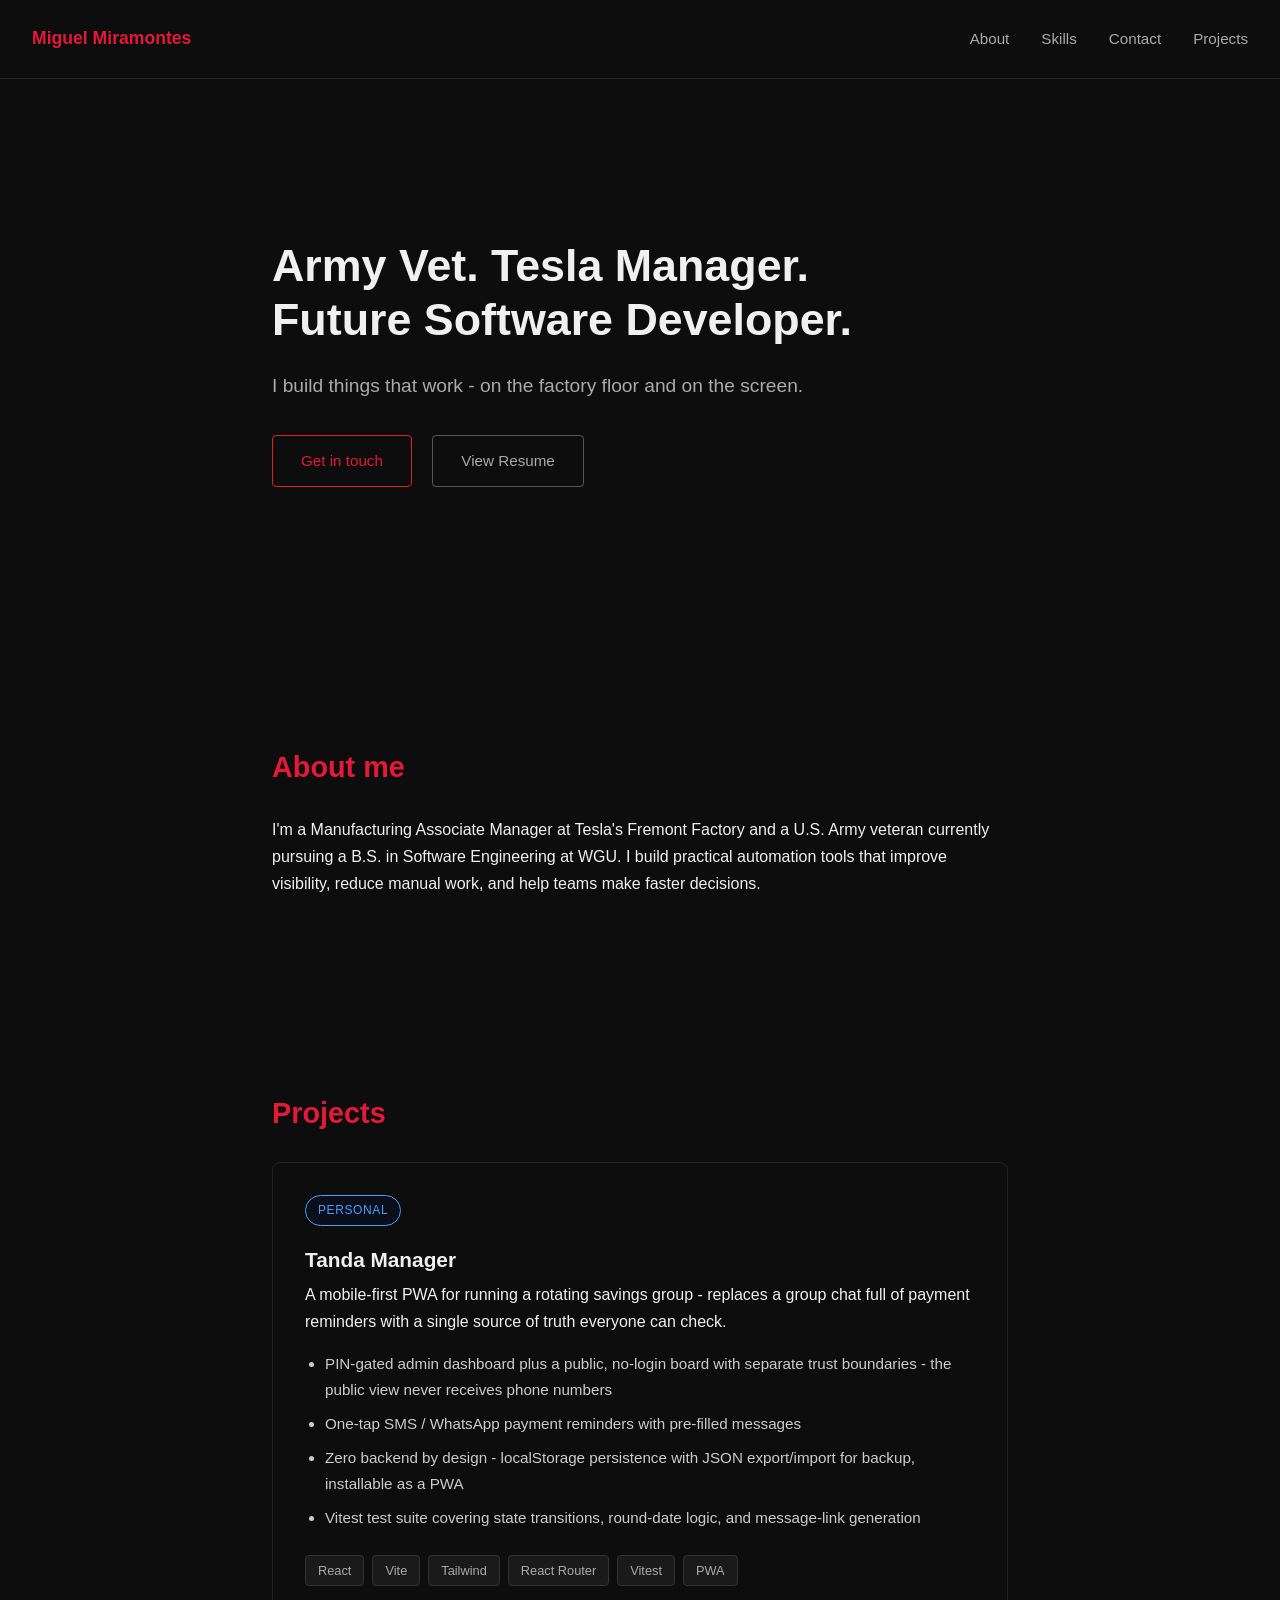
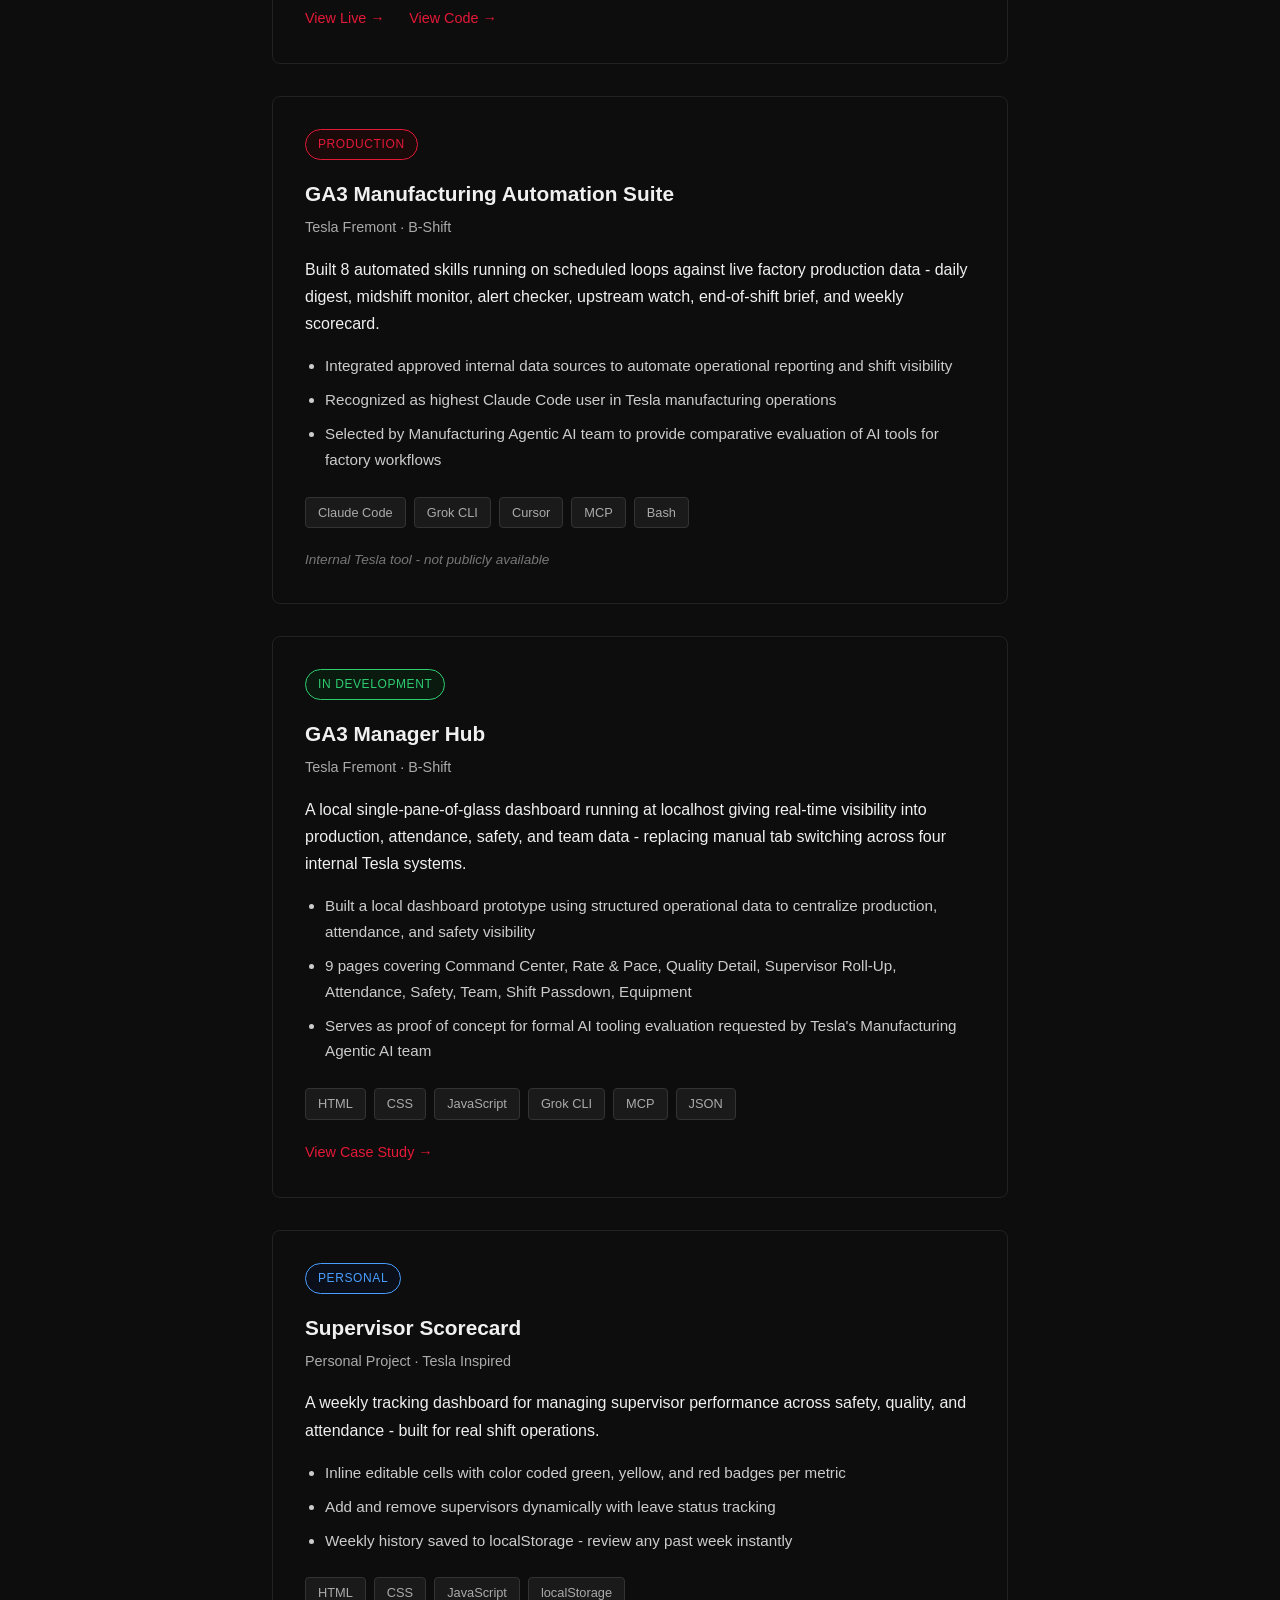
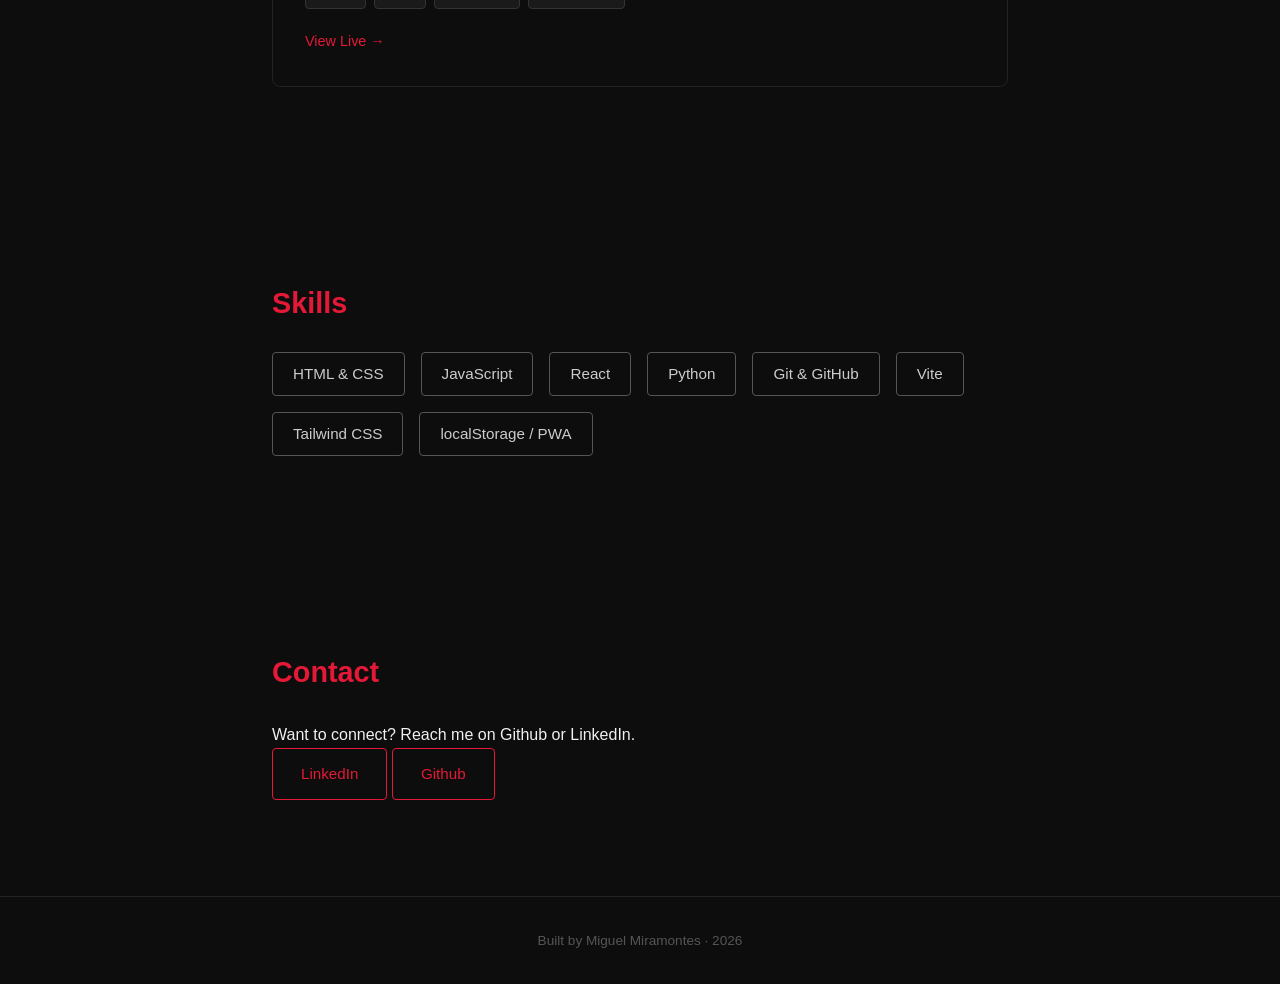
==== commit 50eaad4f: "Added link to Manager Hub to portfolio" ====
--- a/index.html
+++ b/index.html
@@ -104,7 +104,7 @@
                     <span>MCP</span>
                     <span>JSON</span>
                 </div>
-                <p class="project-note">Internal Tesla tool - sanitized case study coming soon</p>
+                <a href="https://github.com/mmira11/mmira11.github.io/blob/main/case-studies/manager-hub.md" class="project-link" target="_blank">View Case Study →</a>
             </div>
 
             <div class="project-card">
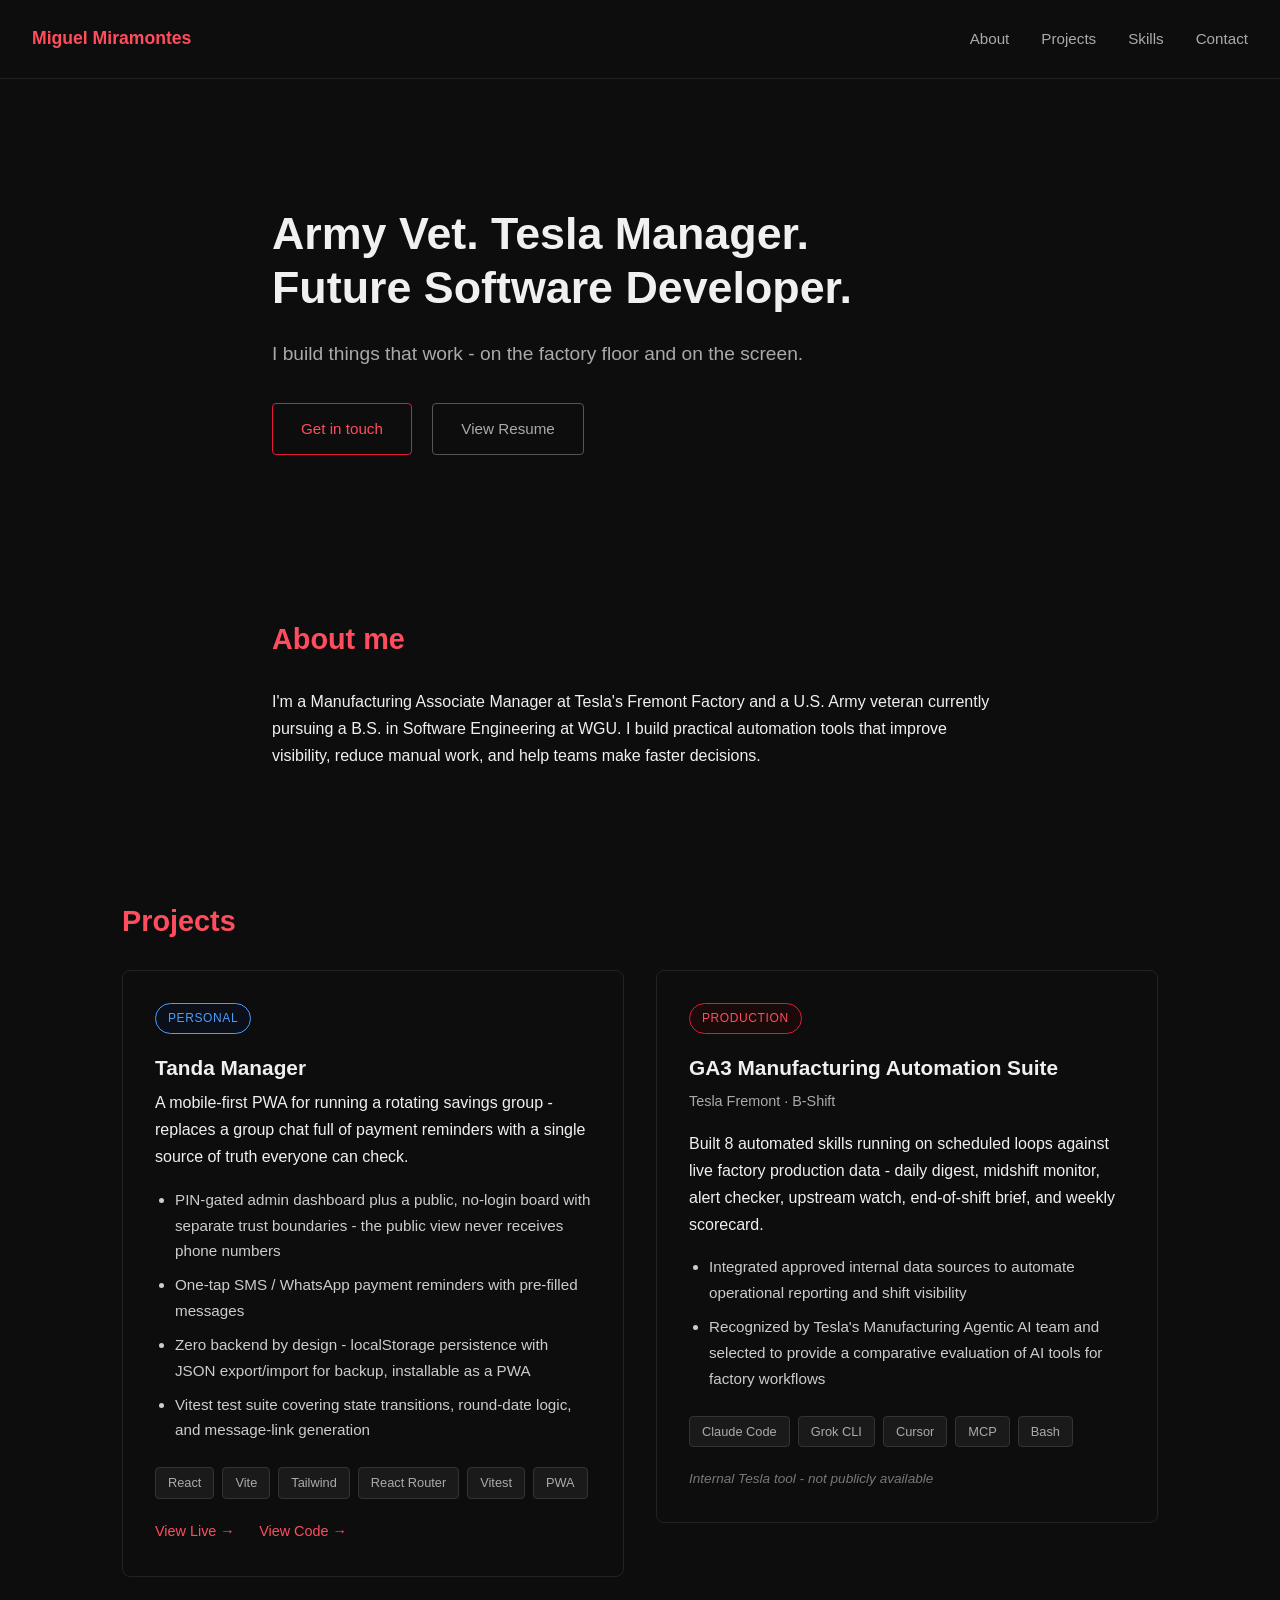
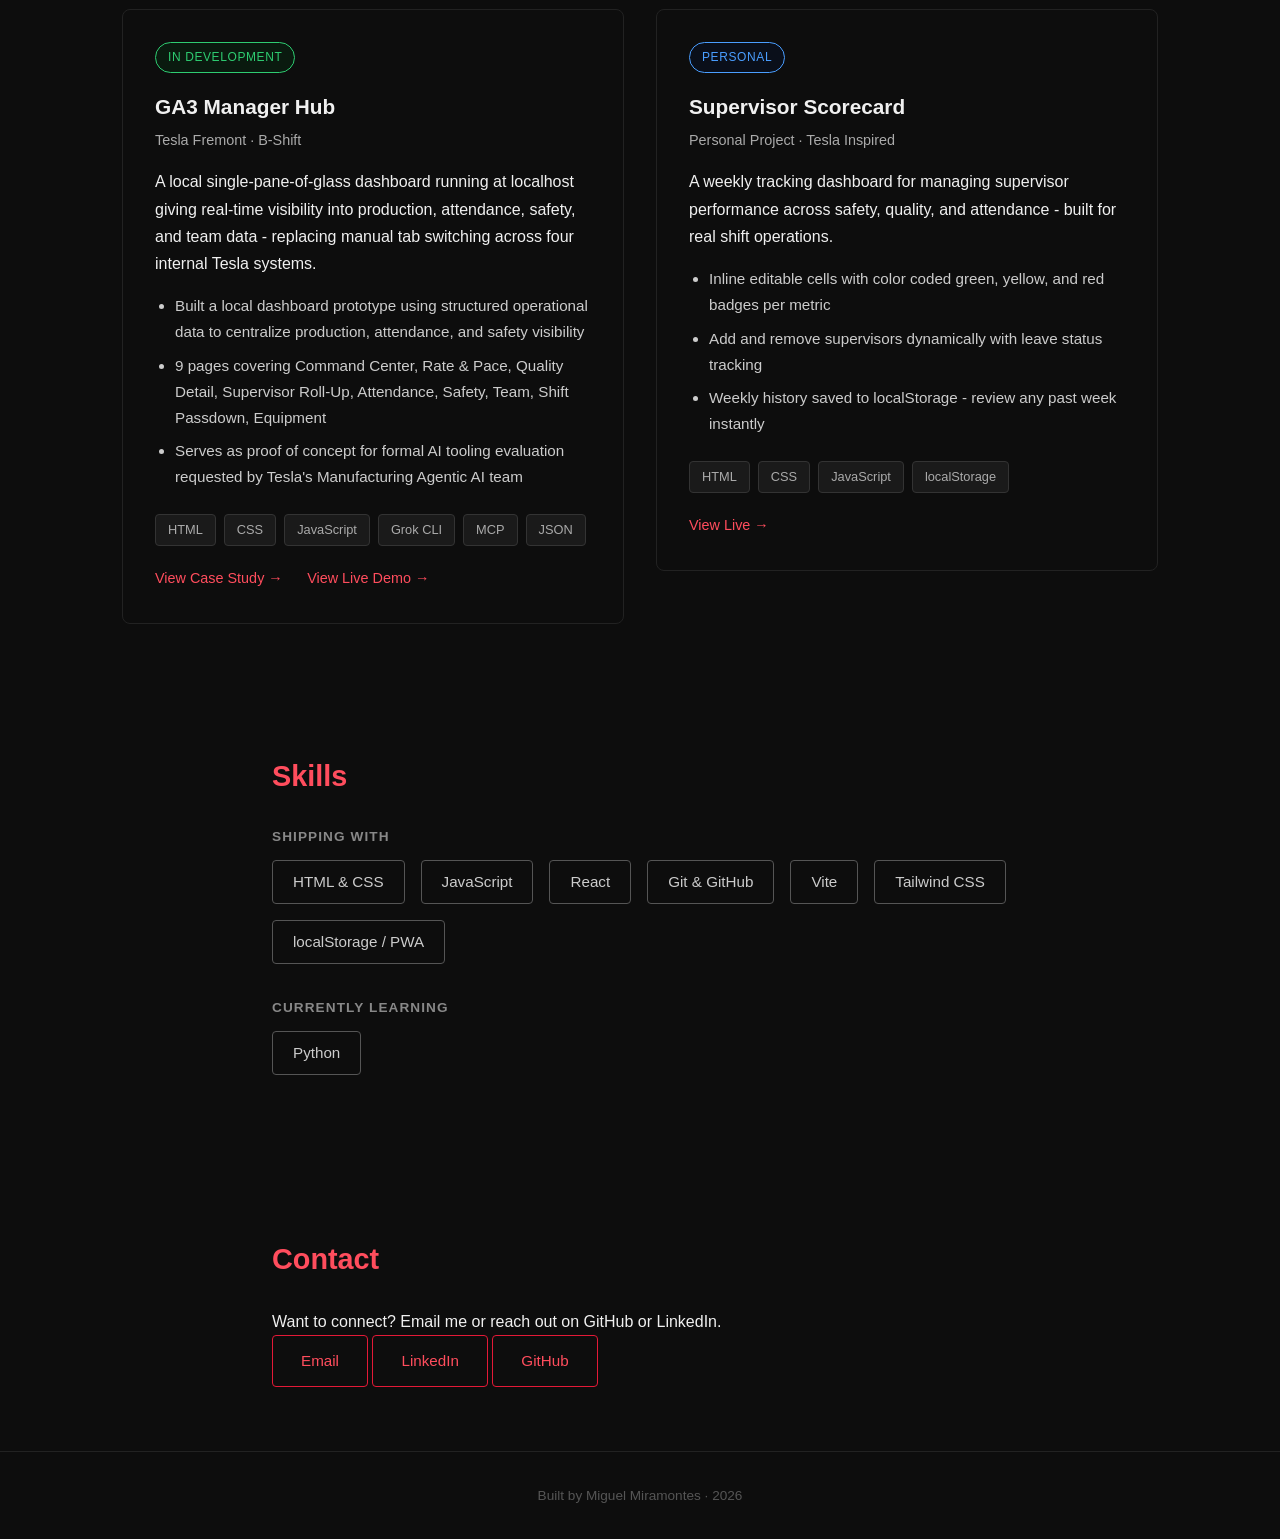
==== commit 27dba4af: "Improve portfolio: SEO/OG tags, on-site case study, layout and accessibility fixes - Add meta descri" ====
--- a/index.html
+++ b/index.html
@@ -4,6 +4,14 @@
     <meta charset="utf-8">
     <meta name="viewport" content="width=device-width, initial-scale=1.0">
     <title>Miguel Miramontes - Portfolio</title>
+    <meta name="description" content="Portfolio of Miguel Miramontes - U.S. Army veteran and Tesla manufacturing manager building automation tools and web apps. Projects, case studies, and contact info.">
+    <meta property="og:type" content="website">
+    <meta property="og:title" content="Miguel Miramontes - Portfolio">
+    <meta property="og:description" content="Army vet and Tesla manufacturing manager building automation tools and web apps.">
+    <meta property="og:url" content="https://mmira11.github.io/">
+    <meta property="og:image" content="https://mmira11.github.io/og-image.png">
+    <meta name="twitter:card" content="summary_large_image">
+    <link rel="icon" type="image/svg+xml" href="favicon.svg">
     <link rel="stylesheet" href="style.css" />
  </head>
  <body>
@@ -13,9 +21,9 @@
             <span class="logo">Miguel Miramontes</span>
             <ul>
                 <li><a href="#about">About</a></li>
+                <li><a href="#projects">Projects</a></li>
                 <li><a href="#skills">Skills</a></li>
                 <li><a href="#contact">Contact</a></li>
-                <li><a href="#projects">Projects</a></li>
             </ul>
         </nav>
     </header>
@@ -71,8 +79,7 @@
                 <p>Built 8 automated skills running on scheduled loops against live factory production data - daily digest, midshift monitor, alert checker, upstream watch, end-of-shift brief, and weekly scorecard.</p>
                 <ul class="project-details">
                     <li>Integrated approved internal data sources to automate operational reporting and shift visibility</li>
-                    <li>Recognized as highest Claude Code user in Tesla manufacturing operations</li>
-                    <li>Selected by Manufacturing Agentic AI team to provide comparative evaluation of AI tools for factory workflows</li>
+                    <li>Recognized by Tesla's Manufacturing Agentic AI team and selected to provide a comparative evaluation of AI tools for factory workflows</li>
                 </ul>
                 <div class="project-stack">
                     <span>Claude Code</span>
@@ -104,7 +111,8 @@
                     <span>MCP</span>
                     <span>JSON</span>
                 </div>
-                <a href="https://github.com/mmira11/mmira11.github.io/blob/main/case-studies/manager-hub.md" class="project-link" target="_blank">View Case Study →</a>
+                <a href="case-studies/manager-hub.html" class="project-link">View Case Study →</a>
+                <a href="https://mmira11.github.io/atlas-motors-dashboard/" class="project-link" target="_blank">View Live Demo →</a>
             </div>
 
             <div class="project-card">
@@ -133,27 +141,36 @@
 
     <section id="skills">
         <h2>Skills</h2>
-        <ul class="skills-list">
-            <li>HTML &amp; CSS</li>
-            <li>JavaScript</li>
-            <li>React</li>
-            <li>Python</li>
-            <li>Git &amp; GitHub</li>
-            <li>Vite</li>
-            <li>Tailwind CSS</li>
-            <li>localStorage / PWA</li>
-        </ul>
+        <div class="skills-group">
+            <h3>Shipping with</h3>
+            <ul class="skills-list">
+                <li>HTML &amp; CSS</li>
+                <li>JavaScript</li>
+                <li>React</li>
+                <li>Git &amp; GitHub</li>
+                <li>Vite</li>
+                <li>Tailwind CSS</li>
+                <li>localStorage / PWA</li>
+            </ul>
+        </div>
+        <div class="skills-group">
+            <h3>Currently learning</h3>
+            <ul class="skills-list">
+                <li>Python</li>
+            </ul>
+        </div>
     </section>
 
     <section id="contact">
         <h2>Contact</h2>
-        <p>Want to connect? Reach me on Github or LinkedIn.</p>
+        <p>Want to connect? Email me or reach out on GitHub or LinkedIn.</p>
+        <a href="mailto:mmiramontes2011@gmail.com" class="btn">Email</a>
         <a href="https://linkedin.com/in/miguel-miramontes-366155194" class="btn">LinkedIn</a>
-        <a href="https://github.com/mmira11" class="btn">Github</a>
+        <a href="https://github.com/mmira11" class="btn">GitHub</a>
     </section>
 
     <footer>
-        <p>Built by Miguel Miramontes · 2026</p>
+        <p>Built by Miguel Miramontes · <span id="year">2026</span></p>
     </footer>
 
     <script src="script.js"></script>
--- a/style.css
+++ b/style.css
@@ -5,9 +5,21 @@
     box-sizing: border-box;
 }
 
+:root {
+    /* Deep red for fills and borders, brighter red for text on dark */
+    --red: #e31937;
+    --red-text: #ff4d5d;
+    --bg: #0d0d0d;
+}
+
+html {
+    scroll-behavior: smooth;
+    scroll-padding-top: 5rem;
+}
+
 body {
     font-family: 'Segoe UI', sans-serif;
-    background-color: #0d0d0d;
+    background-color: var(--bg);
     color: #f0f0f0;
     line-height: 1.7;
 }
@@ -25,7 +37,7 @@
     padding: 1.5rem 2rem;
     position: sticky;
     top: 0;
-    background-color: #0d0d0d;
+    background-color: var(--bg);
     border-bottom: 1px solid #222;
     z-index: 100;
 }
@@ -33,7 +45,7 @@
 .logo {
     font-weight: 700;
     font-size: 1.1rem;
-    color: #e31937;
+    color: var(--red-text);
 }
 
 nav ul {
@@ -56,13 +68,13 @@
 section {
     max-width: 800px;
     margin: 0 auto;
-    padding: 6rem 2rem;
+    padding: 4rem 2rem;
 }
 
 /* -- Hero -- */
 #hero {
-    padding-top: 10rem;
-    padding-bottom: 10rem;
+    padding-top: 8rem;
+    padding-bottom: 6rem;
 }
 
 #hero h1 {
@@ -81,22 +93,22 @@
 h2 {
     font-size: 1.8rem;
     margin-bottom: 1.5rem;
-    color: #e31937;
+    color: var(--red-text);
 }
 
 /* -- Button -- */
 .btn {
     display: inline-block;
     padding: 0.75rem 1.75rem;
-    border: 1px solid #e31937;
-    color: #e31937;
+    border: 1px solid var(--red);
+    color: var(--red-text);
     border-radius: 4px;
     font-size: 0.95rem;
     transition: background-color 0.2s, color 0.2s;
 }
 
 .btn:hover {
-    background-color: #e31937;
+    background-color: var(--red);
     color: #fff;
 }
 
@@ -109,29 +121,43 @@
     border-top: 1px solid #222;
 }
 
-/* -- Fade in on scroll -- */
-section {
-    opacity: 0;
-    transform: translateY(20px);
-    transition: opacity 0.6s ease, transform 0.6s ease;
-}
-
-section.visible {
-    opacity: 1;
-    transform: translateY(0);
+/* -- Fade in on scroll (only when JS is running, and motion is OK) -- */
+@media (prefers-reduced-motion: no-preference) {
+    body.js section {
+        opacity: 0;
+        transform: translateY(20px);
+        transition: opacity 0.6s ease, transform 0.6s ease;
+    }
+
+    body.js section.visible {
+        opacity: 1;
+        transform: translateY(0);
+    }
 }
 
 /* -- Skills -- */
-#skills ul {
-    list-style: none !important;
+.skills-group {
+    margin-bottom: 2rem;
+}
+
+.skills-group h3 {
+    font-size: 0.85rem;
+    font-weight: 600;
+    text-transform: uppercase;
+    letter-spacing: 0.08em;
+    color: #888;
+    margin-bottom: 0.75rem;
+}
+
+.skills-list {
+    list-style: none;
     display: flex;
     flex-wrap: wrap;
     gap: 1rem;
     padding: 0;
 }
 
-#skills ul li {
-    list-style: none !important;
+.skills-list li {
     padding: 0.5rem 1.25rem;
     border: 1px solid #555;
     border-radius: 4px;
@@ -140,10 +166,21 @@
 }
 
 /* -- Projects -- */
+#projects {
+    max-width: 1100px;
+}
+
 .projects-grid {
     display: grid;
     grid-template-columns: 1fr;
     gap: 2rem;
+}
+
+@media (min-width: 900px) {
+    .projects-grid {
+        grid-template-columns: 1fr 1fr;
+        align-items: start;
+    }
 }
 
 .project-card {
@@ -154,7 +191,7 @@
 }
 
 .project-card:hover {
-    border-color: #e31937;
+    border-color: var(--red);
 }
 
 .project-header {
@@ -166,8 +203,8 @@
     padding: 0.25rem 0.75rem;
     border-radius: 20px;
     background-color: #1a0a0a;
-    color: #e31937;
-    border: 1px solid #e31937;
+    color: var(--red-text);
+    border: 1px solid var(--red);
     text-transform: uppercase;
     letter-spacing: 0.05em;
     display: inline-block;
@@ -215,9 +252,15 @@
 }
 
 .project-tag.in-dev {
-    background-color: #0a1a0f !important;
-    color: #2ecc71 !important;
-    border: 1px solid #2ecc71 !important;
+    background-color: #0a1a0f;
+    color: #2ecc71;
+    border-color: #2ecc71;
+}
+
+.project-tag.personal {
+    background-color: #0a0f1a;
+    color: #4a9eff;
+    border-color: #4a9eff;
 }
 
 /* -- Mobile -- */
@@ -235,8 +278,8 @@
     }
 
     #hero {
-        padding-top: 6rem;
-        padding-bottom: 6rem;
+        padding-top: 5rem;
+        padding-bottom: 4rem;
     }
 
     #hero h1 {
@@ -244,7 +287,7 @@
     }
 
     section {
-        padding: 1.25rem;
+        padding: 2rem 1.25rem;
     }
 
     .btn {
@@ -271,18 +314,12 @@
     margin-top: 1.25rem;
     margin-right: 1.25rem;
     font-size: 0.9rem;
-    color: #e31937;
+    color: var(--red-text);
     transition: color 0.2s;
 }
 
 .project-link:hover {
     color: #fff;
-}
-
-.project-tag.personal {
-    background-color: #0a0f1a;
-    color: #4a9eff;
-    border: 1px solid #4a9eff;
 }
 
 /* -- Internal-project note -- */
@@ -292,3 +329,80 @@
     font-style: italic;
     color: #777;
 }
+
+/* -- Case study page -- */
+.case-study {
+    max-width: 760px;
+    margin: 0 auto;
+    padding: 3rem 2rem 5rem;
+}
+
+.case-study h1 {
+    font-size: 2.2rem;
+    line-height: 1.25;
+    margin: 1.5rem 0;
+}
+
+.case-study h2 {
+    font-size: 1.4rem;
+    margin: 2.5rem 0 1rem;
+}
+
+.case-study p,
+.case-study li {
+    color: #ccc;
+    margin-bottom: 1rem;
+}
+
+.case-study ul {
+    padding-left: 1.25rem;
+}
+
+.case-study strong {
+    color: #f0f0f0;
+}
+
+.case-study blockquote {
+    border-left: 3px solid var(--red);
+    padding: 0.75rem 1.25rem;
+    margin: 1.5rem 0;
+    background-color: #141414;
+    border-radius: 0 6px 6px 0;
+    font-size: 0.95rem;
+    color: #aaa;
+}
+
+.case-study blockquote p {
+    margin-bottom: 0;
+}
+
+.case-study a {
+    color: var(--red-text);
+}
+
+.case-study a:hover {
+    color: #fff;
+}
+
+.back-link {
+    display: inline-block;
+    font-size: 0.9rem;
+    color: #aaa;
+    transition: color 0.2s;
+}
+
+.back-link:hover {
+    color: #f0f0f0;
+}
+
+.case-study hr {
+    border: none;
+    border-top: 1px solid #222;
+    margin: 2.5rem 0;
+}
+
+.case-study .fine-print {
+    font-size: 0.9rem;
+    font-style: italic;
+    color: #999;
+}
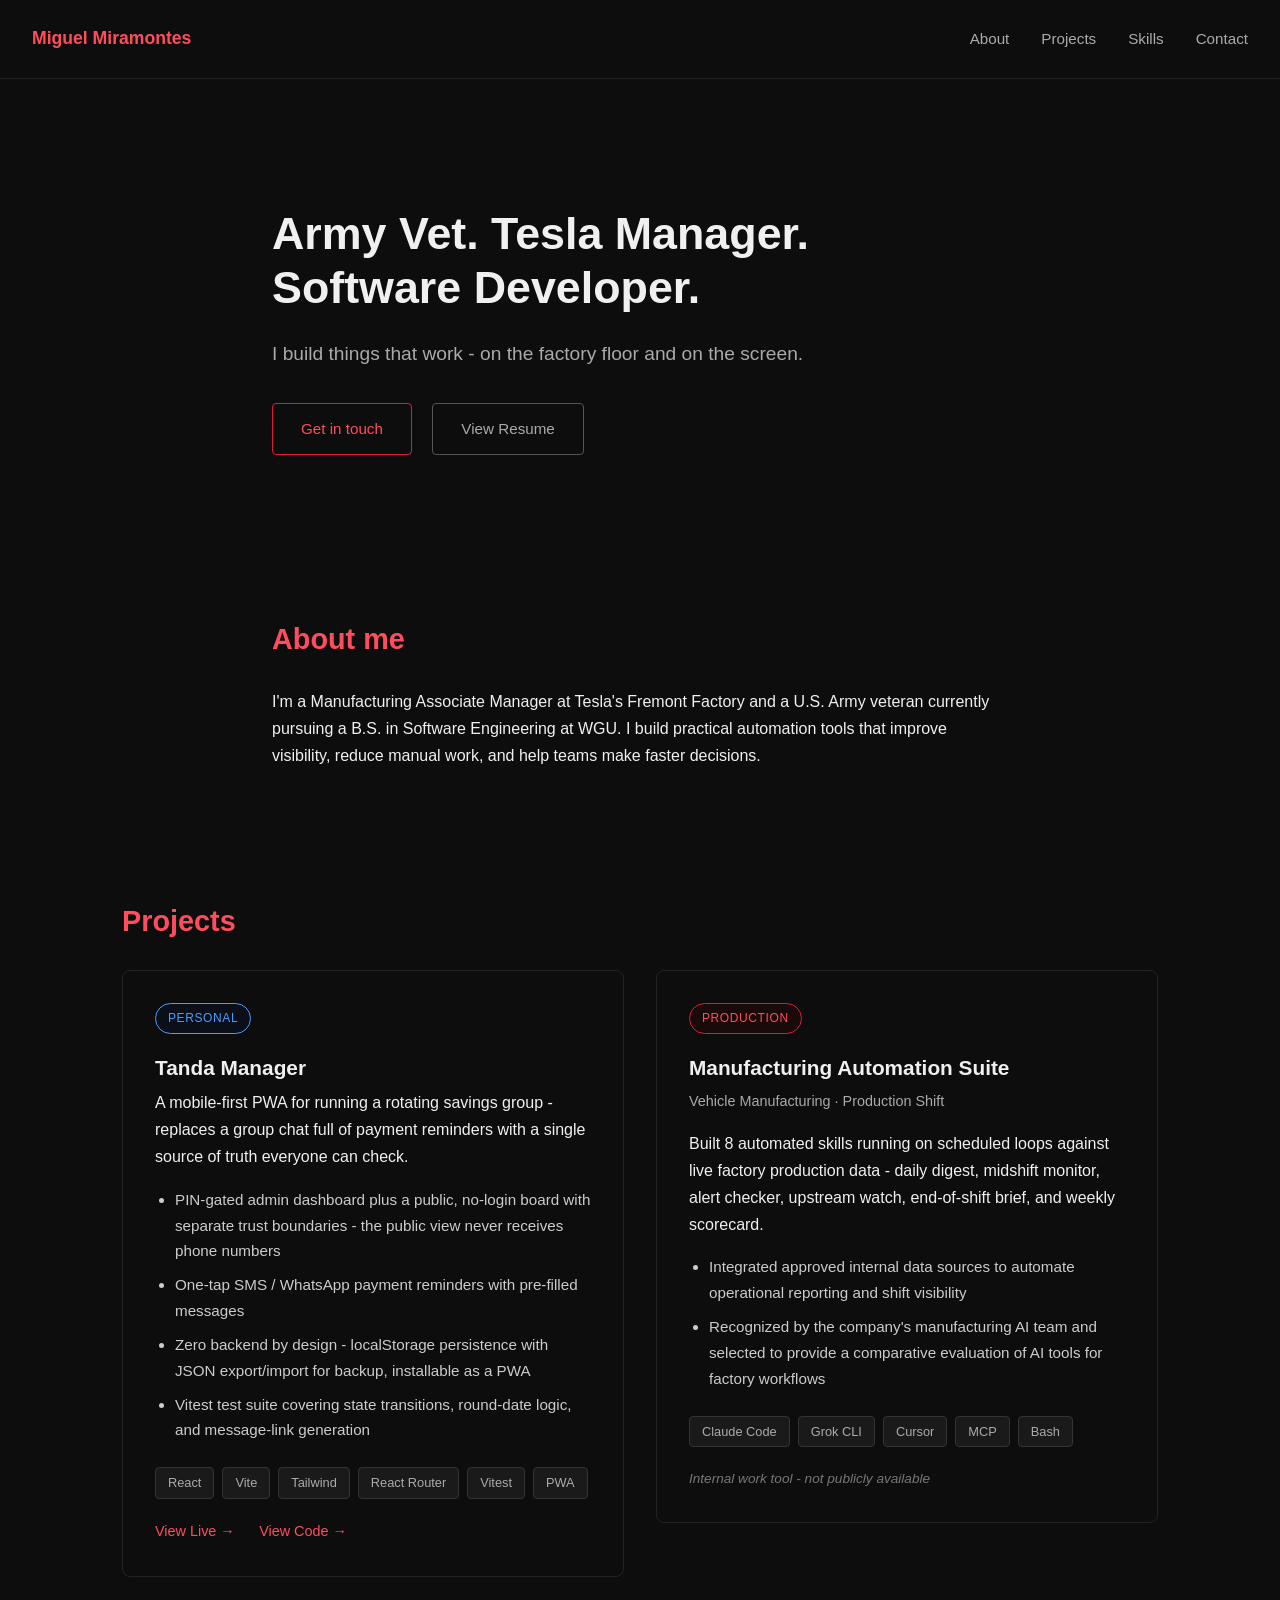
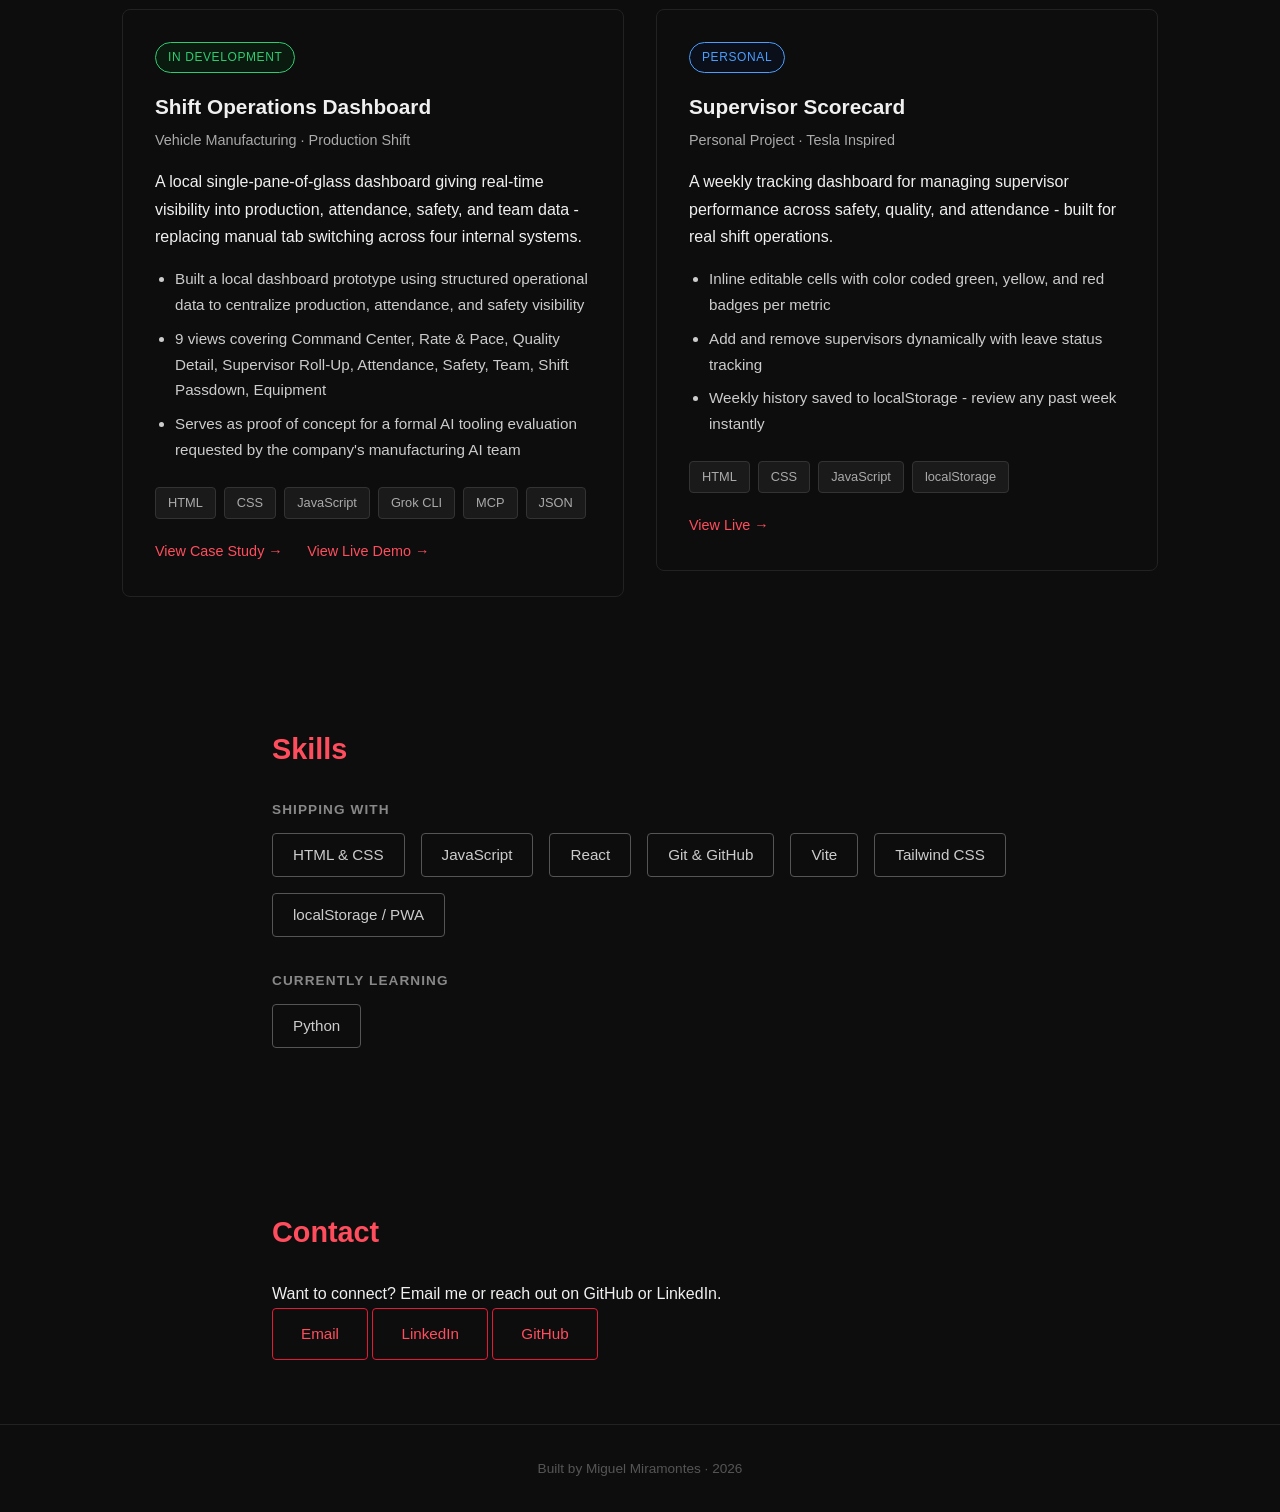
==== commit cf3e99cc: "Resolve review items: headline, card anonymization, view-count fix - Hero: drop 'Future' from 'Futur" ====
--- a/index.html
+++ b/index.html
@@ -29,7 +29,7 @@
     </header>
 
     <section id="hero">
-        <h1>Army Vet. Tesla Manager. <br>Future Software Developer.</h1>
+        <h1>Army Vet. Tesla Manager. <br>Software Developer.</h1>
         <p>I build things that work - on the factory floor and on the screen.</p>
         <a href="#contact" class="btn">Get in touch</a>
         <a href="resume.pdf" class="btn btn-secondary" target="_blank">View Resume</a>
@@ -74,12 +74,12 @@
                 <div class="project-header">
                     <span class="project-tag">Production</span>
                 </div>
-                <h3>GA3 Manufacturing Automation Suite</h3>
-                <p class="project-company">Tesla Fremont · B-Shift</p>
+                <h3>Manufacturing Automation Suite</h3>
+                <p class="project-company">Vehicle Manufacturing · Production Shift</p>
                 <p>Built 8 automated skills running on scheduled loops against live factory production data - daily digest, midshift monitor, alert checker, upstream watch, end-of-shift brief, and weekly scorecard.</p>
                 <ul class="project-details">
                     <li>Integrated approved internal data sources to automate operational reporting and shift visibility</li>
-                    <li>Recognized by Tesla's Manufacturing Agentic AI team and selected to provide a comparative evaluation of AI tools for factory workflows</li>
+                    <li>Recognized by the company's manufacturing AI team and selected to provide a comparative evaluation of AI tools for factory workflows</li>
                 </ul>
                 <div class="project-stack">
                     <span>Claude Code</span>
@@ -88,20 +88,20 @@
                     <span>MCP</span>
                     <span>Bash</span>
                 </div>
-                <p class="project-note">Internal Tesla tool - not publicly available</p>
+                <p class="project-note">Internal work tool - not publicly available</p>
             </div>
 
             <div class="project-card">
                 <div class="project-header">
                     <span class="project-tag in-dev">In Development</span>
                 </div>
-                <h3>GA3 Manager Hub</h3>
-                <p class="project-company">Tesla Fremont · B-Shift</p>
-                <p>A local single-pane-of-glass dashboard running at localhost giving real-time visibility into production, attendance, safety, and team data - replacing manual tab switching across four internal Tesla systems.</p>
+                <h3>Shift Operations Dashboard</h3>
+                <p class="project-company">Vehicle Manufacturing · Production Shift</p>
+                <p>A local single-pane-of-glass dashboard giving real-time visibility into production, attendance, safety, and team data - replacing manual tab switching across four internal systems.</p>
                 <ul class="project-details">
                     <li>Built a local dashboard prototype using structured operational data to centralize production, attendance, and safety visibility</li>
-                    <li>9 pages covering Command Center, Rate & Pace, Quality Detail, Supervisor Roll-Up, Attendance, Safety, Team, Shift Passdown, Equipment</li>
-                    <li>Serves as proof of concept for formal AI tooling evaluation requested by Tesla's Manufacturing Agentic AI team</li>
+                    <li>9 views covering Command Center, Rate & Pace, Quality Detail, Supervisor Roll-Up, Attendance, Safety, Team, Shift Passdown, Equipment</li>
+                    <li>Serves as proof of concept for a formal AI tooling evaluation requested by the company's manufacturing AI team</li>
                 </ul>
                 <div class="project-stack">
                     <span>HTML</span>
